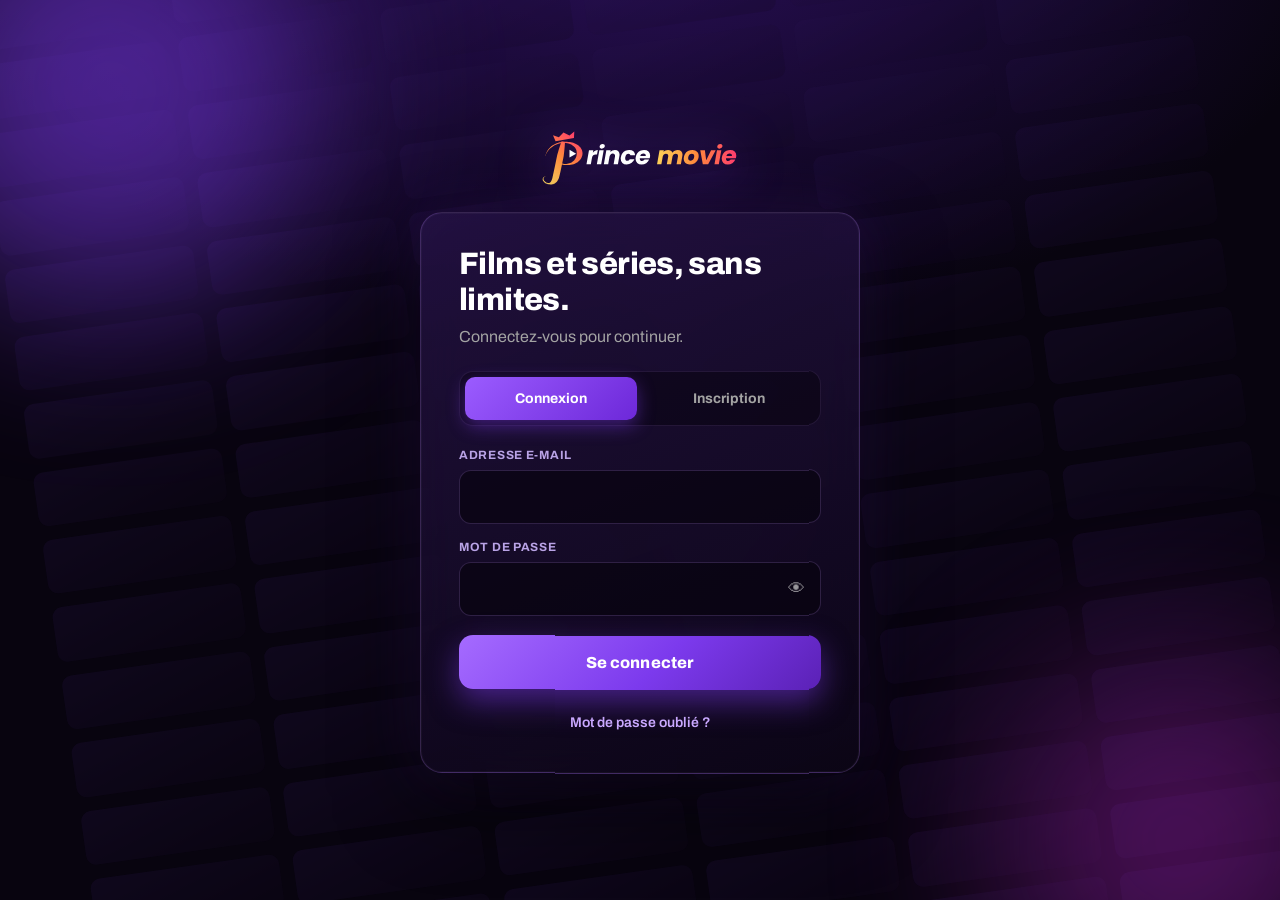
==== index.html @ 9e5427a1 "Add files via upload" ====
<!doctype html>
<html lang="fr">
<head>
  <meta charset="utf-8">
  <meta name="viewport" content="width=device-width, initial-scale=1, viewport-fit=cover">
  <meta name="theme-color" content="#08040f">
  <meta name="description" content="PRINCE MOVIE : films et séries en français, à regarder où que vous soyez.">
  <meta property="og:type" content="website">
  <meta property="og:title" content="PRINCE MOVIE">
  <meta property="og:description" content="Films et séries en français, à regarder où que vous soyez.">
  <meta property="og:image" content="logo-512.png">
  <title>PRINCE MOVIE — Films et séries en français</title>
  <link rel="icon" href="logo.svg" type="image/svg+xml">
  <link rel="apple-touch-icon" href="logo-192.png">
  <link rel="preconnect" href="https://image.tmdb.org">
  <link rel="preconnect" href="https://fonts.googleapis.com">
  <link rel="preconnect" href="https://fonts.gstatic.com" crossorigin>
  <link rel="stylesheet" href="https://fonts.googleapis.com/css2?family=Archivo:wght@400;500;600;700;800;900&family=Poppins:ital,wght@1,700&display=swap">
  <script>try{if(sessionStorage.getItem("prince:splash-seen")==="1")document.documentElement.classList.add("no-splash")}catch(e){}</script>
  <link rel="stylesheet" href="style.css">
  <link rel="stylesheet" href="login.css">
  <script src="config.js" defer></script>
  <script src="auth.js" defer></script>
  <script src="app.js" defer></script>
</head>
<body>
  <div class="splash-screen" id="splash-screen" role="status" aria-live="polite" aria-label="Chargement de PRINCE MOVIE">
    <div class="splash-content">
      <img class="splash-logo" src="logo-full.svg" alt="" width="328" height="104">
      <span class="splash-spinner" aria-hidden="true"></span>
    </div>
  </div>

  <header class="topbar" data-app-content inert aria-hidden="true">
    <a class="brand" href="index.html" aria-label="PRINCE MOVIE, accueil">
      <img class="brand-logo" src="logo-full.svg" alt="" width="151" height="48">
    </a>
    <nav class="main-nav" aria-label="Navigation principale">
      <button class="nav-link is-active" data-view="home" type="button">Accueil</button>
      <button class="nav-link" data-view="movie" type="button">Films</button>
      <button class="nav-link" data-view="tv" type="button">Séries</button>
    </nav>
    <form class="search-form" role="search">
      <label class="sr-only" for="search-input">Rechercher un film ou une série</label>
      <svg viewBox="0 0 24 24" aria-hidden="true"><circle cx="10.5" cy="10.5" r="6.5"></circle><path d="m15.5 15.5 5 5"></path></svg>
      <input id="search-input" type="search" placeholder="Titres, séries, films" autocomplete="off">
      <button class="clear-search" type="button" aria-label="Effacer la recherche" hidden>×</button>
    </form>
  </header>

  <main data-app-content inert aria-hidden="true">
    <h1 class="sr-only">PRINCE MOVIE</h1>

    <section class="billboard" id="billboard" aria-labelledby="billboard-title">
      <div class="billboard-media" id="billboard-media" aria-hidden="true"></div>
      <div class="billboard-copy">
        <p class="billboard-eyebrow"><img src="logo.svg" alt="" width="22" height="22"><span id="billboard-kind">Film</span></p>
        <h2 id="billboard-title">Films et séries en français</h2>
        <div class="billboard-meta" id="billboard-meta"></div>
        <p class="billboard-overview" id="billboard-overview">Choisissez un titre et lancez la lecture en un clic.</p>
        <p class="billboard-genres" id="billboard-genres" hidden></p>
        <div class="billboard-actions">
          <button class="button button-primary" id="billboard-play" type="button" hidden>
            <svg viewBox="0 0 24 24" aria-hidden="true"><path d="M7 4.5v15l13-7.5z"></path></svg>
            Lecture
          </button>
          <button class="button button-ghost" id="billboard-info" type="button">
            <svg viewBox="0 0 24 24" aria-hidden="true" class="icon-stroke"><circle cx="12" cy="12" r="9.5"></circle><path d="M12 11v6M12 7.6v.1"></path></svg>
            Plus d’infos
          </button>
        </div>
        <div class="hero-dots" id="billboard-dots" hidden></div>
      </div>
    </section>

    <div class="shell">
      <div class="catalogue-heading" hidden>
        <h2 id="section-title">Tendances de la semaine</h2>
        <span class="catalogue-count" id="catalogue-count"></span>
      </div>
      <div class="notice" id="status-message" role="status" aria-live="polite" hidden></div>
      <section class="catalogue" id="catalogue" aria-label="Catalogue de films et séries"></section>

      <!-- Adsterra : Native Banner -->
      <div class="ad-native" style="margin:24px 0;text-align:center">
        <script async="async" data-cfasync="false" src="https://bancadeltempoidea.org/21/987300bdca0a81c56891211da640fdb6"></script>
        <div id="container-987300bdca0a81c56891211da640fdb6"></div>
      </div>
    </div>
  </main>

  <footer class="footer" data-app-content inert aria-hidden="true">
    <p>Films et séries en français. Les vidéos sont diffusées par des services tiers.</p>
    <p class="footer-credit">Créé par Prince Tech</p>
  </footer>
  <dialog class="info" id="info-dialog" aria-labelledby="info-title">
    <div class="info-media" id="info-media"></div>
    <button class="info-close" id="info-close" type="button" aria-label="Fermer">
      <svg viewBox="0 0 24 24" aria-hidden="true"><path d="M6 6l12 12M18 6 6 18"/></svg>
    </button>
    <div class="info-body">
      <h2 id="info-title"></h2>
      <div class="billboard-meta" id="info-meta"></div>
      <p class="info-overview" id="info-overview"></p>
      <p class="billboard-genres" id="info-genres"></p>
      <button class="button button-primary" id="info-play" type="button">
        <svg viewBox="0 0 24 24" aria-hidden="true"><path d="M7 4.5v15l13-7.5z"></path></svg>
        Lecture
      </button>
    </div>
  </dialog>

  <nav class="tabbar" data-app-content inert aria-hidden="true" aria-label="Navigation">
    <button class="tab is-active" data-view="home" type="button">
      <svg viewBox="0 0 24 24" aria-hidden="true"><path d="M3.500 11 12 3.800l8.500 7.200V20a1 1 0 0 1-1 1H15v-6H9v6H4.500a1 1 0 0 1-1-1Z"/></svg>
      <span>Accueil</span>
    </button>
    <button class="tab" data-view="movie" type="button">
      <svg viewBox="0 0 24 24" aria-hidden="true"><rect x="3.500" y="4.500" width="17" height="15" rx="2"/><path d="M8 4.500v15M16 4.500v15M3.500 9.500H8M3.500 14.500H8M16 9.500h4.500M16 14.500h4.500"/></svg>
      <span>Films</span>
    </button>
    <button class="tab" data-view="tv" type="button">
      <svg viewBox="0 0 24 24" aria-hidden="true"><rect x="3" y="7" width="18" height="13" rx="2"/><path d="m8 3 4 4 4-4"/></svg>
      <span>Séries</span>
    </button>
    <button class="tab" data-action="search" type="button">
      <svg viewBox="0 0 24 24" aria-hidden="true"><circle cx="10.500" cy="10.500" r="6.500"/><path d="m15.500 15.500 5 5"/></svg>
      <span>Rechercher</span>
    </button>
  </nav>
  <!-- Adsterra : Social Bar + Popunder -->
  <script data-cfasync="false" src="https://bancadeltempoidea.org/14/06d4b4ae00f9a63f48adcee8c7def8ba"></script>
  <script data-cfasync="false" src="https://aarems.org/1/e92bbee3310efe4ca2295d17aa731419"></script>
</body>
</html>
---- style.css ----
/* PRINCE MOVIE — feuille de style
   Fond noir, mauve pour la marque et l’action. Police : Archivo. */

:root {
  --bg: #08040f;
  --raised: #140b22;
  --field: #20142f;
  --line: #31204a;
  --text: #fff;
  --soft: #e5e5e5;
  --muted: #a3a3a3;
  --faint: #737373;
  --red: #8b3dff;
  --green: #46d369;
  --font: "Archivo", "Helvetica Neue", Arial, system-ui, sans-serif;
  --gutter: clamp(16px, 4vw, 56px);
  --header-h: 68px;
  --gold: linear-gradient(180deg, #f5ebff 0%, #c79bff 50%, #7c3aed 100%);
  --card-w: clamp(150px, 14.2vw, 224px);
}

*, *::before, *::after { box-sizing: border-box; }
html { scroll-padding-top: 80px; -webkit-text-size-adjust: 100%; background: var(--bg); }
body {
  margin: 0;
  min-height: 100vh;
  color: var(--soft);
  font-family: var(--font);
  font-size: 16px;
  line-height: 1.5;
  background: var(--bg);
  overflow-x: hidden;
}
img, svg { display: block; max-width: 100%; }
button, input, select { font: inherit; color: inherit; }
button { cursor: pointer; }
a { color: inherit; text-decoration: none; }
[hidden] { display: none !important; }
.sr-only {
  position: absolute; width: 1px; height: 1px; overflow: hidden;
  clip: rect(0, 0, 0, 0); clip-path: inset(50%); white-space: nowrap;
}
:focus-visible { outline: 2px solid #fff; outline-offset: 2px; }

/* ---------- Écran de démarrage ---------- */
.splash-screen {
  position: fixed; inset: 0; z-index: 100;
  display: grid; place-items: center;
  background: var(--bg);
  transition: opacity .5s ease, visibility .5s ease;
}
.splash-screen.is-hidden { opacity: 0; visibility: hidden; pointer-events: none; }
.splash-content { display: grid; justify-items: center; gap: 16px; }
.splash-logo { width: auto; height: 104px; max-width: 86vw; animation: splash-in .7s ease both; }
.splash-spinner { position: relative; width: 112px; height: 2px; margin-top: 6px; overflow: hidden; background: #2c1d44; }
.splash-spinner::after {
  content: ""; position: absolute; inset: 0; width: 40%; background: var(--red);
  animation: splash-slide 1.1s ease-in-out infinite;
}
@keyframes splash-in { from { opacity: 0; transform: translateY(8px); } to { opacity: 1; transform: none; } }
@keyframes splash-slide { from { transform: translateX(-100%); } to { transform: translateX(280%); } }

/* ---------- Logo en texte ---------- */
.wordmark {
  font-family: "Poppins", "Archivo", system-ui, sans-serif; font-style: italic;
  font-weight: 700; letter-spacing: -.02em; line-height: 1; white-space: nowrap;
  color: #fff; font-size: 25px;
}
.w-movie {
  padding-right: .1em;
  background: linear-gradient(90deg, #ffd35a 0%, #ff8a3d 48%, #ff3d6e 100%);
  -webkit-background-clip: text; background-clip: text; color: transparent; -webkit-text-fill-color: transparent;
}

/* ---------- En-tête ---------- */
.topbar {
  position: fixed; top: 0; left: 0; right: 0; z-index: 50;
  display: flex; align-items: center; gap: 12px 32px;
  min-height: var(--header-h); padding: 10px var(--gutter);
  background: linear-gradient(180deg, rgba(0, 0, 0, .8) 0%, rgba(0, 0, 0, 0) 100%);
  transition: background-color .3s ease;
}
.topbar.is-solid { background: var(--bg); }
.brand { display: inline-flex; align-items: center; gap: 6px; flex: 0 0 auto; }
.brand-mark { width: 40px; height: 40px; }
.brand-logo { display: block; width: auto; height: 48px; }

.main-nav { display: flex; gap: 22px; }
.nav-link {
  padding: 6px 0; border: 0; background: none;
  color: var(--soft); font-size: 14.5px; font-weight: 500;
  transition: color .15s ease;
}
.nav-link:hover { color: var(--muted); }
.nav-link.is-active { color: var(--text); font-weight: 700; }

/* Recherche : une loupe qui s'ouvre au clic */
.search-form {
  position: relative; display: flex; align-items: center; margin-left: auto;
  height: 38px; padding: 0 10px; border: 1px solid transparent;
  transition: border-color .2s ease, background-color .2s ease;
}
.search-form svg { width: 22px; height: 22px; flex: 0 0 auto; fill: none; stroke: #fff; stroke-width: 2; stroke-linecap: round; cursor: pointer; }
.search-form input {
  width: 0; min-width: 0; height: 100%; padding: 0; border: 0; outline: 0; background: none;
  color: #fff; font-size: 14.5px; transition: width .25s ease, padding .25s ease;
}
.search-form:focus-within,
.search-form:has(input:not(:placeholder-shown)) {
  border-color: rgba(255, 255, 255, .85); background: rgba(0, 0, 0, .75);
}
.search-form:focus-within input,
.search-form input:not(:placeholder-shown) { width: min(230px, 52vw); padding: 0 8px 0 10px; }
.search-form input::placeholder { color: var(--faint); }
.search-form input::-webkit-search-cancel-button { display: none; }
.clear-search { border: 0; background: none; color: var(--muted); font-size: 22px; line-height: 1; padding: 0 2px; }
.clear-search:hover { color: #fff; }

/* ---------- Boutons ---------- */
.button {
  display: inline-flex; align-items: center; justify-content: center; gap: 10px;
  height: 46px; padding: 0 26px; border: 0; border-radius: 4px;
  font-size: 17px; font-weight: 700; white-space: nowrap;
  transition: background-color .15s ease, opacity .15s ease;
}
.button svg { width: 24px; height: 24px; fill: currentColor; }
.button svg.icon-stroke { fill: none; stroke: currentColor; stroke-width: 2; stroke-linecap: round; }
.button-primary { color: #000; background: #fff; }
.button-primary:hover { background: rgba(255, 255, 255, .75); }
.button-primary:disabled { opacity: .4; cursor: not-allowed; background: #fff; }
.button-ghost { color: #fff; background: rgba(109, 109, 110, .7); }
.button-ghost:hover { background: rgba(109, 109, 110, .45); }
.button-small { height: 38px; padding: 0 16px; font-size: 14px; }
.button-small svg { width: 18px; height: 18px; }

/* ---------- À la une ---------- */
.billboard {
  position: relative; isolation: isolate; display: flex; align-items: flex-end;
  min-height: clamp(520px, 86svh, 860px); overflow: hidden;
  padding: calc(var(--header-h) + 24px) var(--gutter) clamp(36px, 5vw, 72px);
  background: linear-gradient(135deg, var(--from, #20142f), var(--to, #08040f));
}
.billboard-media { position: absolute; inset: 0; z-index: -2; }
.billboard-media img {
  position: absolute; inset: 0; width: 100%; height: 100%; object-fit: cover; object-position: center 22%;
  opacity: 0; transition: opacity .9s ease;
}
.billboard-media img.is-current { opacity: 1; }
.billboard::before {
  content: ""; position: absolute; inset: 0; z-index: -1;
  background:
    linear-gradient(0deg, var(--bg) 1%, rgba(8, 4, 15, 0) 46%),
    linear-gradient(77deg, rgba(0, 0, 0, .78) 0%, rgba(0, 0, 0, 0) 68%);
}
.billboard-copy { width: min(100%, 600px); }
.billboard-eyebrow {
  display: flex; align-items: center; gap: 10px; margin: 0 0 12px;
  color: var(--soft); font-size: 13px; font-weight: 700; letter-spacing: .32em; text-transform: uppercase;
}
.billboard-eyebrow img { width: 24px; height: 24px; }
.billboard h2 {
  margin: 0; font-weight: 800; color: #fff;
  font-size: clamp(2.1rem, 5.4vw, 4.4rem); line-height: 1.04; letter-spacing: -.015em;
  display: -webkit-box; -webkit-box-orient: vertical; -webkit-line-clamp: 3; overflow: hidden;
  text-wrap: balance;
}
.billboard-meta { display: flex; flex-wrap: wrap; align-items: center; gap: 8px 12px; margin: 14px 0 0; font-size: 17px; color: #d6d6d6; }
.billboard-meta:empty { display: none; }
.meta-badge {
  padding: 0 8px; border: 1px solid rgba(255, 255, 255, .5); border-radius: 4px;
  color: #fff; font-size: 13px; font-weight: 700; line-height: 1.7;
}
.billboard-overview {
  display: -webkit-box; -webkit-box-orient: vertical; -webkit-line-clamp: 3; overflow: hidden;
  max-width: 52ch; margin: 14px 0 12px; color: #f0f0f0; font-size: clamp(15px, 1.5vw, 18px); line-height: 1.5;
  text-shadow: 0 1px 8px rgba(0, 0, 0, .6);
}
.billboard-genres { margin: 0 0 22px; color: var(--muted); font-size: 15px; }
.billboard-genres[hidden] + .billboard-actions { margin-top: 10px; }
.billboard-actions { display: flex; flex-wrap: wrap; gap: 12px; }
.hero-dots { display: flex; gap: 6px; margin-top: 34px; }
.hero-dot {
  position: relative; width: 26px; height: 4px; padding: 0; border: 0; border-radius: 2px;
  background: rgba(255, 255, 255, .32); transition: width .3s ease, background-color .3s ease;
}
.hero-dot::after { content: ""; position: absolute; inset: -12px 0; }
.hero-dot.is-active { width: 48px; background: #fff; }

/* ---------- Catalogue ---------- */
.shell { position: relative; z-index: 2; margin-top: calc(-1 * clamp(8px, 2vw, 32px)); padding-bottom: 56px; }
main.is-plain .shell { margin-top: 0; padding-top: calc(var(--header-h) + 28px); }
.catalogue { scroll-margin-top: calc(var(--header-h) + 8px); }
.catalogue-heading { display: flex; align-items: baseline; justify-content: space-between; gap: 16px; margin: 0 0 18px; padding: 0 var(--gutter); }
.catalogue-heading h2 { margin: 0; font-size: clamp(1.5rem, 3.4vw, 2.2rem); font-weight: 800; color: #fff; line-height: 1.05; }
.catalogue-count { flex: 0 0 auto; color: var(--faint); font-size: 14px; white-space: nowrap; }
.notice {
  margin: 0 var(--gutter) 18px; padding: 12px 16px; border-radius: 4px;
  color: var(--soft); background: var(--field); font-size: 14px;
}
.empty-state { grid-column: 1 / -1; padding: 56px var(--gutter); color: var(--muted); text-align: center; }

/* Rangées */
.row { margin: 0 0 clamp(8px, 1.6vw, 20px); }
.row-title { margin: 0 var(--gutter) 2px; color: #fff; font-size: clamp(1.2rem, 2vw, 1.6rem); font-weight: 700; line-height: 1.2; }
.row-viewport { position: relative; }
.row-track {
  display: flex; gap: 6px; overflow-x: auto; overscroll-behavior-x: contain;
  padding: 14px var(--gutter) 30px; scroll-padding-left: var(--gutter);
  scroll-snap-type: x proximity; scrollbar-width: none; -webkit-overflow-scrolling: touch;
}
.row-track::-webkit-scrollbar { display: none; }
.row-track > * { flex: 0 0 var(--card-w); scroll-snap-align: start; }
.row-arrow {
  position: absolute; top: 14px; bottom: 30px; z-index: 3; width: var(--gutter); min-width: 40px;
  display: none; align-items: center; justify-content: center; border: 0; padding: 0;
  color: #fff; background: rgba(8, 4, 15, .7); opacity: 0; transition: opacity .2s ease, background-color .2s ease;
}
.row-arrow svg { width: 28px; height: 28px; fill: none; stroke: currentColor; stroke-width: 2.4; stroke-linecap: round; stroke-linejoin: round; }
.row-arrow-prev { left: 0; }
.row-arrow-next { right: 0; }
.row-arrow:hover { background: rgba(8, 4, 15, .9); }
@media (hover: hover) {
  .row-arrow { display: flex; }
  .row-viewport:hover .row-arrow { opacity: 1; }
  .row-viewport.at-start .row-arrow-prev, .row-viewport.at-end .row-arrow-next { display: none; }
}

/* Top 10 : grands numéros contournés derrière l'affiche */
.row-track > .rank-card { flex: 0 0 auto; display: flex; align-items: flex-end; }
.rank-num {
  position: relative; z-index: 0; margin-right: calc(var(--card-w) * -.17); padding-bottom: 2px;
  font-size: calc(var(--card-w) * 1.2); font-weight: 900; line-height: .8; letter-spacing: -.06em;
  color: transparent; -webkit-text-stroke: 3px #5c5c5c; user-select: none;
}
.rank-card .media-card { position: relative; z-index: 1; flex: 0 0 var(--card-w); width: var(--card-w); }
.rank-card .card-meta { display: none; }

/* Grille (résultats de recherche) */
.poster-grid {
  display: grid; grid-template-columns: repeat(auto-fill, minmax(clamp(120px, 15vw, 190px), 1fr));
  gap: 26px 8px; padding: 0 var(--gutter);
}

/* Cartes */
.media-card { min-width: 0; }
.poster {
  position: relative; display: block; width: 100%; aspect-ratio: 2 / 3; padding: 0; overflow: hidden;
  border: 0; border-radius: 4px; background: var(--raised);
  transition: transform .25s ease, box-shadow .25s ease;
}
.poster img { width: 100%; height: 100%; object-fit: cover; }
.poster-fallback {
  display: grid; place-items: center; width: 100%; height: 100%; padding: 14px; text-align: center;
  background: linear-gradient(160deg, var(--from, #20142f), var(--to, #0d0716));
}
.poster-fallback span { font-weight: 800; font-size: 18px; line-height: 1.1; text-wrap: balance; }
.poster-type {
  position: absolute; top: 6px; left: 6px; padding: 1px 6px; border-radius: 2px;
  background: var(--red); color: #fff; font-size: 11px; font-weight: 700; line-height: 1.5;
}
.poster::after {
  content: ""; position: absolute; inset: 0; opacity: 0; transition: opacity .2s ease;
  background: linear-gradient(0deg, rgba(0, 0, 0, .85) 0%, rgba(0, 0, 0, 0) 55%);
}
.poster-play {
  position: absolute; left: 10px; bottom: 10px; z-index: 1; display: grid; place-items: center;
  width: 36px; height: 36px; border: 2px solid rgba(255, 255, 255, .85); border-radius: 50%;
  background: rgba(0, 0, 0, .5); opacity: 0; transition: opacity .2s ease;
}
.poster-play svg { width: 16px; height: 16px; margin-left: 2px; fill: #fff; }
.poster:focus-visible::after, .poster:focus-visible .poster-play { opacity: 1; }
@media (hover: hover) {
  .poster:hover { transform: scale(1.07); box-shadow: 0 10px 28px rgba(0, 0, 0, .65); z-index: 4; }
  .poster:hover::after, .poster:hover .poster-play { opacity: 1; }
}
.card-meta { margin-top: 8px; padding-right: 4px; }
.card-title {
  display: -webkit-box; -webkit-box-orient: vertical; -webkit-line-clamp: 1; overflow: hidden;
  color: var(--soft); font-size: 13.5px; font-weight: 600; line-height: 1.3;
}
.card-year { display: block; color: var(--faint); font-size: 12.5px; }

.skeleton { aspect-ratio: 2 / 3; border-radius: 4px; background: linear-gradient(90deg, #120a1e 25%, #262626 50%, #120a1e 75%); background-size: 220% 100%; animation: shimmer 1.4s linear infinite; }
.row-title-skeleton { width: 220px; height: 22px; margin: 0 var(--gutter); border-radius: 3px; background: #140b22; }
@keyframes shimmer { from { background-position: 120% 0; } to { background-position: -120% 0; } }

/* ---------- Fenêtre « Plus d'infos » ---------- */
.info {
  width: min(720px, calc(100vw - 24px)); max-height: calc(100dvh - 24px); padding: 0; border: 0; border-radius: 10px;
  overflow: auto; color: var(--soft); background: #0f0818; box-shadow: 0 24px 70px rgba(0, 0, 0, .75);
}
.info::backdrop { background: rgba(0, 0, 0, .75); }
.info-media { position: relative; aspect-ratio: 16 / 9; background: linear-gradient(135deg, var(--from, #20142f), var(--to, #08040f)); }
.info-media img { width: 100%; height: 100%; object-fit: cover; }
.info-media::after { content: ""; position: absolute; inset: 0; background: linear-gradient(0deg, #0f0818 2%, rgba(24, 24, 24, 0) 58%); }
.info-close {
  position: absolute; top: 12px; right: 12px; z-index: 2; display: grid; place-items: center;
  width: 38px; height: 38px; padding: 0; border: 0; border-radius: 50%; color: #fff; background: rgba(8, 4, 15, .85);
}
.info-close svg { width: 18px; height: 18px; fill: none; stroke: currentColor; stroke-width: 2.4; stroke-linecap: round; }
.info-body { position: relative; z-index: 1; margin-top: -44px; padding: 0 clamp(18px, 4vw, 32px) 28px; }
.info h2 { margin: 0; color: #fff; font-size: clamp(1.7rem, 4vw, 2.4rem); font-weight: 800; line-height: 1.05; letter-spacing: -.01em; }
.info-overview { margin: 14px 0 10px; font-size: 16px; line-height: 1.6; }
.info .billboard-genres { margin-bottom: 20px; }

/* ---------- Barre du bas (mobile) ---------- */
.tabbar { display: none; }

/* ---------- Pied de page ---------- */
.footer {
  padding: 28px var(--gutter) calc(32px + env(safe-area-inset-bottom));
  color: var(--faint); font-size: 13px;
}
.footer p { margin: 0 0 8px; max-width: 62ch; }
.footer .footer-credit { margin: 0; color: var(--muted); }

/* ---------- Page de lecture ---------- */
.player-topbar { position: sticky; background: var(--bg); }
.player-topbar .back-button { margin-left: auto; }
.back-button {
  display: inline-flex; align-items: center; gap: 4px; padding: 8px 4px;
  color: var(--soft); font-size: 15px; font-weight: 600; transition: color .15s ease;
}
.back-button:hover { color: #fff; }
.back-button svg { width: 22px; height: 22px; fill: none; stroke: currentColor; stroke-width: 2.2; stroke-linecap: round; stroke-linejoin: round; }

.watch-page { width: min(100%, 1280px); margin: 0 auto; padding: 8px var(--gutter) 56px; }
.cinema-frame {
  position: relative; width: 100%; aspect-ratio: 16 / 9; min-height: 220px; max-height: 78vh;
  overflow: hidden; background: #000;
}
.cinema-frame iframe { position: absolute; inset: 0; width: 100%; height: 100%; border: 0; background: #000; }
.cinema-empty {
  position: absolute; inset: 0; display: grid; place-content: center; justify-items: center; gap: 6px; padding: 24px; text-align: center;
}
.cinema-logo { width: 48px; height: 48px; margin-bottom: 8px; border-radius: 11px; }
.cinema-title { margin: 0; color: #fff; font-size: 18px; font-weight: 700; }
.cinema-description { max-width: 46ch; margin: 0; color: var(--muted); font-size: 14.5px; }
.cinema-empty.is-error .cinema-title { color: #ff7a7a; }
.loader-bars { display: flex; align-items: flex-end; gap: 4px; height: 22px; margin-top: 14px; }
.loader-bars i { width: 4px; height: 100%; background: var(--red); transform-origin: bottom; animation: bars 1s ease-in-out infinite; }
.loader-bars i:nth-child(2) { animation-delay: .12s; }
.loader-bars i:nth-child(3) { animation-delay: .24s; }
.loader-bars i:nth-child(4) { animation-delay: .36s; }
.loader-bars i:nth-child(5) { animation-delay: .48s; }
@keyframes bars { 0%, 100% { transform: scaleY(.25); } 50% { transform: scaleY(1); } }

.watch-heading { display: flex; flex-wrap: wrap; align-items: flex-start; justify-content: space-between; gap: 14px 24px; margin: 22px 0 0; }
.watch-heading h1 { margin: 0; color: #fff; font-weight: 800; font-size: clamp(1.8rem, 4.6vw, 2.9rem); line-height: 1.05; letter-spacing: -.015em; text-wrap: balance; }
.watch-subtitle { margin: 8px 0 0; color: var(--muted); font-size: 15px; }
.watch-side { display: flex; flex-wrap: wrap; align-items: center; gap: 10px 16px; }
.source-status { display: inline-flex; align-items: center; gap: 8px; color: var(--muted); font-size: 13.5px; }
.status-indicator { width: 8px; height: 8px; flex: 0 0 auto; border-radius: 50%; background: var(--green); }
.source-status.is-error { color: #ff9a9a; }
.source-status.is-error .status-indicator { background: var(--red); }

.watch-toolbar { margin-top: 26px; padding-top: 22px; border-top: 1px solid var(--line); }
.control-grid { display: grid; grid-template-columns: repeat(auto-fit, minmax(170px, 1fr)); gap: 16px; }
.episode-controls { display: contents; }
.field label { display: block; margin-bottom: 6px; color: var(--muted); font-size: 13px; font-weight: 600; }
.field select {
  width: 100%; height: 44px; padding: 0 38px 0 12px; border: 1px solid #454545; border-radius: 3px;
  background: var(--field) url("data:image/svg+xml,%3Csvg xmlns='http://www.w3.org/2000/svg' viewBox='0 0 24 24' fill='none' stroke='%23a3a3a3' stroke-width='2.2' stroke-linecap='round' stroke-linejoin='round'%3E%3Cpath d='m6 9 6 6 6-6'/%3E%3C/svg%3E") no-repeat right 10px center / 18px;
  -webkit-appearance: none; appearance: none; font-size: 15px; text-overflow: ellipsis;
  transition: border-color .15s ease;
}
.field select:hover:not(:disabled) { border-color: #8a8a8a; }
.field select:disabled { color: var(--faint); opacity: .7; }
.episode-controls .button { align-self: end; }
.player-tip { margin: 16px 0 0; color: var(--faint); font-size: 13.5px; max-width: 80ch; }

/* ---------- Mobile ---------- */
@media (max-width: 820px) {
  :root { --header-h: 64px; --card-w: clamp(112px, 34vw, 160px); }
  body:has(> .tabbar) { padding-bottom: calc(64px + env(safe-area-inset-bottom)); }
  .topbar:not(.player-topbar) .main-nav { display: none; }
  .wordmark { font-size: 22px; }
  .brand-logo { height: 42px; }
  .billboard { min-height: clamp(500px, 78svh, 680px); padding-bottom: 28px; }
  .billboard::before { background: linear-gradient(0deg, var(--bg) 1%, rgba(8, 4, 15, .7) 40%, rgba(0, 0, 0, .35) 100%); }
  .billboard-media img { object-position: 58% 18%; }
  .billboard-overview { -webkit-line-clamp: 2; }
  .billboard-actions .button { flex: 0 0 auto; padding: 0 22px; font-size: 16px; }
  .hero-dots { margin-top: 26px; }
  .player-topbar { --header-h: 60px; }
  .poster-grid { grid-template-columns: repeat(3, minmax(0, 1fr)); }
  .tabbar {
    position: fixed; left: 0; right: 0; bottom: 0; z-index: 60; display: grid; grid-template-columns: repeat(4, 1fr);
    padding: 6px 4px calc(6px + env(safe-area-inset-bottom));
    background: rgba(8, 4, 15, .97); border-top: 1px solid #2c1d44;
  }
  .tab {
    display: grid; justify-items: center; gap: 3px; padding: 6px 0; border: 0; background: none;
    color: #8c8c8c; font-size: 11.5px; font-weight: 600;
  }
  .tab svg { width: 24px; height: 24px; fill: none; stroke: currentColor; stroke-width: 1.8; stroke-linecap: round; stroke-linejoin: round; }
  .tab.is-active { color: #fff; }
  .tab.is-active svg { stroke-width: 2.2; }
}
@media (max-width: 520px) {
  .poster-grid { grid-template-columns: repeat(2, minmax(0, 1fr)); gap: 22px 8px; }
  .control-grid { grid-template-columns: 1fr 1fr; gap: 14px; }
  .control-grid > .field:first-child { grid-column: 1 / -1; }
  .episode-controls .button { grid-column: 1 / -1; }
  .watch-page { padding-inline: 0; }
  .watch-heading, .watch-toolbar { margin-inline: var(--gutter); }
}

@media (prefers-reduced-motion: reduce) {
  *, *::before, *::after { animation-duration: .01ms !important; animation-iteration-count: 1 !important; transition-duration: .01ms !important; }
}

.no-splash .splash-screen { display: none; }

/* Plein écran du lecteur */
.fs-exit {
  position: absolute; top: 12px; left: 12px; z-index: 5; display: inline-flex; align-items: center; gap: 6px;
  padding: 8px 14px 8px 10px; border: 0; border-radius: 4px;
  background: rgba(0, 0, 0, .7); color: #fff; font-size: 13px; font-weight: 600;
}
.fs-exit[hidden] { display: none; }
.fs-exit svg { width: 16px; height: 16px; fill: none; stroke: currentColor; stroke-width: 2.4; stroke-linecap: round; }
.cinema-frame:fullscreen, .cinema-frame:-webkit-full-screen {
  width: 100vw; height: 100vh; max-height: none; aspect-ratio: auto;
}
.cinema-frame.is-pseudo-fullscreen {
  position: fixed; inset: 0; z-index: 1000; width: 100vw; height: 100vh; height: 100dvh;
  max-height: none; min-height: 0; aspect-ratio: auto;
}
body.has-fullscreen { overflow: hidden; }
---- login.css ----
/* Page de connexion PRINCE MOVIE — mauve et noir */
.login-body { min-height: 100vh; display: grid; place-items: center; padding: 24px 16px; position: relative; overflow-x: hidden;
  background: radial-gradient(1200px 700px at 50% -10%, #2a0f5a 0%, #08040f 60%); }
.orb { position: fixed; border-radius: 50%; filter: blur(90px); opacity: .55; pointer-events: none; animation: float 14s ease-in-out infinite; }
.orb-a { width: 420px; height: 420px; background: #7c3aed; top: -120px; left: -100px; }
.orb-b { width: 360px; height: 360px; background: #c026d3; bottom: -120px; right: -80px; animation-delay: -7s; opacity: .35; }
@keyframes float { 50% { transform: translate(40px, 30px) scale(1.12); } }

/* Mur d'affiches qui défilent derrière la carte */
.wall { position: fixed; inset: -10%; display: flex; gap: 14px; justify-content: center; transform: rotate(-8deg); opacity: .22; pointer-events: none; }
.wall .col { display: flex; flex-direction: column; gap: 14px; width: clamp(110px, 16vw, 190px); animation: scrollUp 60s linear infinite; }
.wall .col:nth-child(even) { animation-direction: reverse; animation-duration: 75s; }
.wall img, .wall i { width: 100%; aspect-ratio: 2/3; border-radius: 10px; object-fit: cover; background: linear-gradient(160deg, #2a1650, #12081f); }
@keyframes scrollUp { to { transform: translateY(-50%); } }

.stage { position: relative; z-index: 2; width: 100%; display: flex; flex-direction: column; align-items: center; gap: 22px; }
.stage-logo { filter: drop-shadow(0 6px 24px rgba(139, 61, 255, .55)); }
.card { width: min(440px, 100%); padding: 34px clamp(22px, 5vw, 38px); border-radius: 22px; color: var(--soft);
  background: linear-gradient(160deg, rgba(40, 20, 75, .72), rgba(12, 6, 22, .86));
  border: 1px solid rgba(190, 140, 255, .22); backdrop-filter: blur(22px); -webkit-backdrop-filter: blur(22px);
  box-shadow: 0 30px 80px rgba(0, 0, 0, .6), 0 0 0 1px rgba(255, 255, 255, .03) inset, 0 0 60px rgba(124, 58, 237, .18);
  animation: rise .55s cubic-bezier(.2, .8, .2, 1) both; }
.card-wide { width: min(720px, 100%); text-align: center; }
@keyframes rise { from { opacity: 0; transform: translateY(18px) scale(.98); } }
.card h1 { margin: 0 0 6px; font-size: clamp(24px, 4.4vw, 31px); line-height: 1.15; font-weight: 800; color: #fff; letter-spacing: -.02em; }
.lead { margin: 0 0 22px; color: var(--muted); }

.tabs { display: flex; gap: 6px; padding: 5px; margin: 0 0 20px; border-radius: 14px; background: rgba(0, 0, 0, .35); border: 1px solid rgba(190, 140, 255, .12); }
.tab-btn { flex: 1; padding: 11px 8px; border: 0; border-radius: 10px; background: transparent; color: var(--muted); font-weight: 700; font-size: 14px; transition: .2s; }
.tab-btn.is-active { color: #fff; background: linear-gradient(135deg, #9b5cff, #6d28d9); box-shadow: 0 6px 18px rgba(124, 58, 237, .45); }

.f { display: block; margin-bottom: 14px; text-align: left; }
.f > span:first-child { display: block; margin-bottom: 6px; font-size: 12px; font-weight: 700; letter-spacing: .06em; text-transform: uppercase; color: #b9a3e6; }
.f input { width: 100%; padding: 14px 16px; border-radius: 12px; border: 1px solid rgba(190, 140, 255, .2); background: rgba(8, 4, 15, .65); color: #fff; font-size: 16px; outline: none; transition: .2s; }
.f input:focus { border-color: #a56bff; box-shadow: 0 0 0 4px rgba(155, 92, 255, .22); }
.pw { position: relative; display: block; }
.pw input { padding-right: 48px; }
.eye { position: absolute; right: 6px; top: 50%; transform: translateY(-50%); width: 38px; height: 38px; border: 0; background: none; opacity: .65; font-size: 17px; }
.eye:hover { opacity: 1; }
.msg { margin: 0 0 14px; padding: 10px 14px; border-radius: 10px; font-size: 14px; color: #ffd0e0; background: rgba(255, 61, 110, .14); border: 1px solid rgba(255, 61, 110, .3); }
.msg.ok { color: #cdfbe0; background: rgba(70, 211, 105, .12); border-color: rgba(70, 211, 105, .32); }
.cta { width: 100%; margin-top: 6px; padding: 15px 18px; border: 0; border-radius: 14px; color: #fff; font-size: 16px; font-weight: 800; letter-spacing: .01em;
  background: linear-gradient(135deg, #a56bff 0%, #7c3aed 55%, #5b21b6 100%); box-shadow: 0 12px 30px rgba(124, 58, 237, .5); transition: transform .15s, box-shadow .2s, opacity .2s; }
.cta:hover:not(:disabled) { transform: translateY(-2px); box-shadow: 0 16px 38px rgba(139, 61, 255, .62); }
.cta:disabled { opacity: .4; cursor: not-allowed; }
.link { display: block; margin: 16px auto 0; padding: 6px; border: 0; background: none; color: #c9a8ff; font-weight: 600; font-size: 14px; }
.link:hover { color: #fff; text-decoration: underline; }

.lang-grid { display: grid; grid-template-columns: repeat(auto-fit, minmax(150px, 1fr)); gap: 12px; margin-bottom: 22px; }
.lang-card { display: flex; flex-direction: column; align-items: center; gap: 8px; padding: 22px 12px; border-radius: 16px; border: 1.5px solid rgba(190, 140, 255, .18);
  background: rgba(8, 4, 15, .5); color: #fff; font-weight: 700; transition: .2s; }
.lang-card .flag { font-size: 38px; line-height: 1; }
.lang-card:hover { transform: translateY(-3px); border-color: #a56bff; }
.lang-card.is-picked { border-color: #b98aff; background: rgba(124, 58, 237, .28); box-shadow: 0 0 0 4px rgba(155, 92, 255, .2), 0 10px 30px rgba(124, 58, 237, .35); }

.profile-grid { display: grid; grid-template-columns: repeat(auto-fit, minmax(118px, 1fr)); gap: 16px 12px; margin-bottom: 24px; }
.profile-card { display: flex; flex-direction: column; align-items: center; gap: 10px; padding: 12px 6px; border: 0; background: none; color: var(--muted); font-size: 13px; font-weight: 700; transition: .2s; }
.profile-card .av { width: clamp(78px, 14vw, 96px); height: clamp(78px, 14vw, 96px); font-size: 26px; border: 3px solid transparent; transition: .2s; }
.profile-card:hover { color: #fff; }
.profile-card:hover .av { transform: scale(1.06); }
.profile-card.is-picked { color: #fff; }
.profile-card.is-picked .av { border-color: #b98aff; box-shadow: 0 0 0 5px rgba(155, 92, 255, .28), 0 12px 30px rgba(124, 58, 237, .5); }

/* Avatar rond (menu, profils) */
.av { display: inline-grid; place-items: center; flex: none; width: 36px; height: 36px; border-radius: 50%; overflow: hidden; color: #fff; font-weight: 800; font-size: 13px;
  background: linear-gradient(145deg, var(--c, #8b3dff), #1a0b33); }
.av img { width: 100%; height: 100%; object-fit: cover; }
.av-lg { width: 46px; height: 46px; font-size: 16px; }

/* Menu utilisateur de la barre du haut */
html:not(.authed) body:not(.login-body) { visibility: hidden; }
.user-menu { position: relative; margin-left: auto; z-index: 60; }
.user-btn { padding: 0; border: 2px solid rgba(190, 140, 255, .45); border-radius: 50%; background: none; transition: .2s; }
.user-btn:hover { border-color: #c79bff; box-shadow: 0 0 0 4px rgba(155, 92, 255, .22); }
.user-pop { position: absolute; right: 0; top: calc(100% + 10px); width: 264px; padding: 10px; border-radius: 16px; background: rgba(16, 8, 30, .96); border: 1px solid rgba(190, 140, 255, .25);
  box-shadow: 0 24px 60px rgba(0, 0, 0, .65); backdrop-filter: blur(16px); }
.user-id { display: flex; align-items: center; gap: 12px; padding: 8px 8px 12px; border-bottom: 1px solid var(--line); margin-bottom: 8px; }
.user-id div { min-width: 0; display: flex; flex-direction: column; }
.user-id strong { color: #fff; overflow: hidden; text-overflow: ellipsis; white-space: nowrap; }
.user-id small { color: var(--muted); overflow: hidden; text-overflow: ellipsis; white-space: nowrap; }
.admin-box { margin: 4px 0 8px; padding: 12px 14px; border-radius: 12px; background: linear-gradient(135deg, rgba(155, 92, 255, .3), rgba(91, 33, 182, .25)); border: 1px solid rgba(190, 140, 255, .35); }
.admin-tag { display: block; font-size: 12px; font-weight: 800; letter-spacing: .05em; text-transform: uppercase; color: #e9d5ff; }
.admin-box b { display: block; font-size: 34px; line-height: 1.15; color: #fff; }
.admin-box small { color: #cdb6f5; }
.user-pop a, .user-pop button[data-out] { display: block; width: 100%; padding: 11px 12px; border: 0; border-radius: 10px; background: none; color: var(--soft); text-align: left; font-size: 14px; font-weight: 600; }
.user-pop a:hover, .user-pop button[data-out]:hover { background: rgba(155, 92, 255, .2); color: #fff; }

/* Suite : bouton + invitation « épisode suivant » */
.next-btn { display: inline-flex; align-items: center; gap: 8px; }
.next-up { position: absolute; right: 16px; bottom: 16px; z-index: 5; display: flex; align-items: center; gap: 14px; max-width: calc(100% - 32px); padding: 14px 16px; border-radius: 16px;
  background: rgba(16, 8, 30, .93); border: 1px solid rgba(190, 140, 255, .4); box-shadow: 0 20px 50px rgba(0, 0, 0, .6), 0 0 40px rgba(124, 58, 237, .3); backdrop-filter: blur(12px); animation: rise .4s both; }
.next-up p { margin: 0; font-size: 14px; color: #fff; font-weight: 600; }
.next-up small { display: block; color: var(--muted); font-weight: 500; }
.next-up .button { white-space: nowrap; }
.next-up .later { border: 0; background: none; color: var(--muted); font-weight: 600; }
.next-up .later:hover { color: #fff; }

@media (max-width: 560px) { .next-up { flex-wrap: wrap; right: 8px; left: 8px; bottom: 8px; max-width: none; } }
@media (prefers-reduced-motion: reduce) { .orb, .wall .col, .card { animation: none; } }
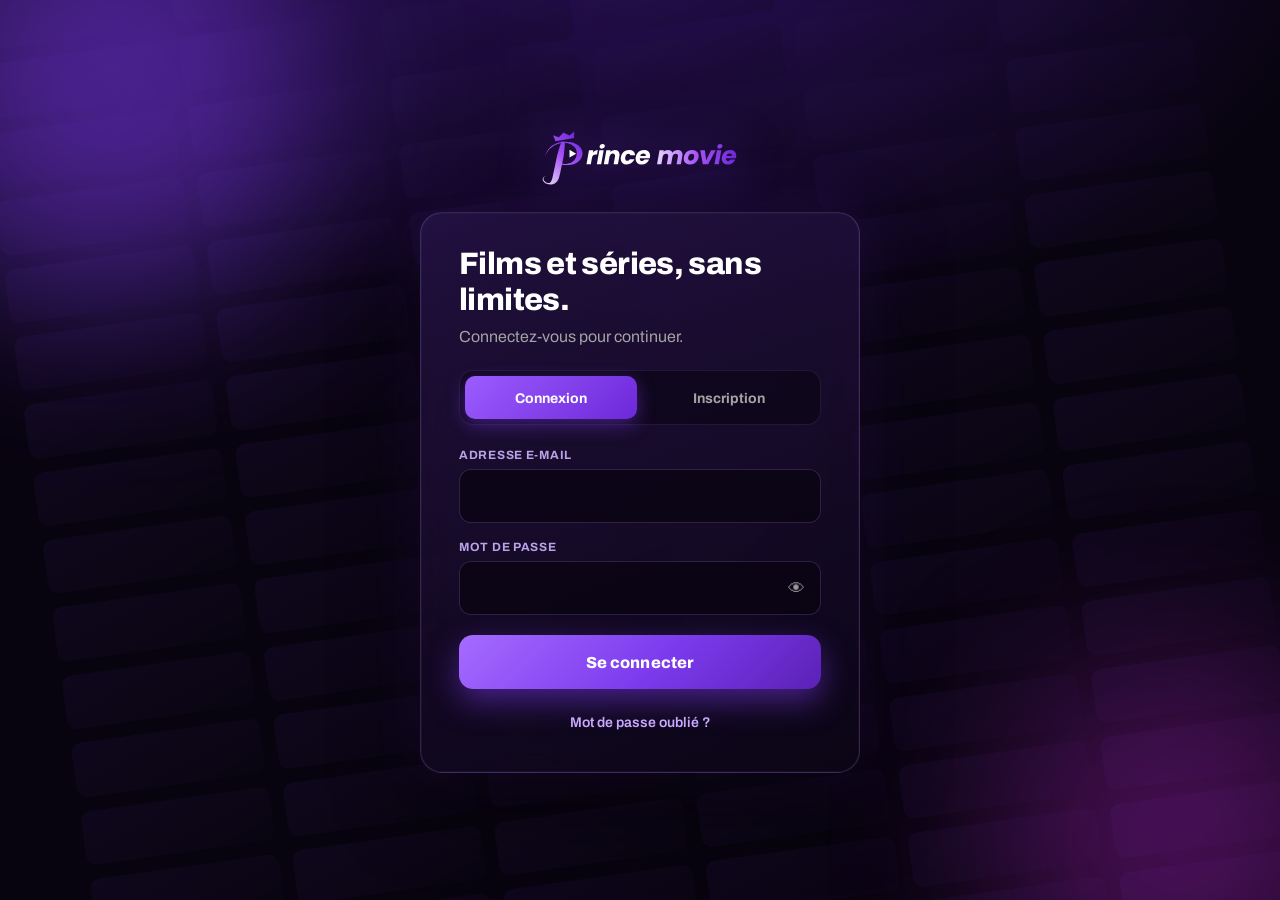
==== commit 212052d3: "Rename index (1).html to index.html" ====
--- a/index.html
+++ b/index.html
@@ -19,6 +19,7 @@
   <script>try{if(sessionStorage.getItem("prince:splash-seen")==="1")document.documentElement.classList.add("no-splash")}catch(e){}</script>
   <link rel="stylesheet" href="style.css">
   <link rel="stylesheet" href="login.css">
+  <link rel="stylesheet" href="pages.css">
   <script src="config.js" defer></script>
   <script src="auth.js" defer></script>
   <script src="app.js" defer></script>
@@ -39,6 +40,7 @@
       <button class="nav-link is-active" data-view="home" type="button">Accueil</button>
       <button class="nav-link" data-view="movie" type="button">Films</button>
       <button class="nav-link" data-view="tv" type="button">Séries</button>
+      <button class="nav-link" data-view="list" type="button">Ma liste</button>
     </nav>
     <form class="search-form" role="search">
       <label class="sr-only" for="search-input">Rechercher un film ou une série</label>
@@ -123,6 +125,10 @@
       <svg viewBox="0 0 24 24" aria-hidden="true"><rect x="3" y="7" width="18" height="13" rx="2"/><path d="m8 3 4 4 4-4"/></svg>
       <span>Séries</span>
     </button>
+    <button class="tab" data-view="list" type="button">
+      <svg viewBox="0 0 24 24" aria-hidden="true"><path d="M12 20.500s-7.500-4.600-9.200-9.400C1.700 7.700 3.600 4.500 6.800 4.500c2 0 3.500 1.100 5.200 3.100 1.700-2 3.200-3.100 5.200-3.100 3.200 0 5.100 3.200 4 6.600-1.700 4.800-9.200 9.400-9.200 9.400Z"/></svg>
+      <span>Ma liste</span>
+    </button>
     <button class="tab" data-action="search" type="button">
       <svg viewBox="0 0 24 24" aria-hidden="true"><circle cx="10.500" cy="10.500" r="6.500"/><path d="m15.500 15.500 5 5"/></svg>
       <span>Rechercher</span>
--- a/pages.css
+++ b/pages.css
@@ -0,0 +1,84 @@
+/* PRINCE MOVIE — paramètres, favoris, reprise de lecture, badge administrateur */
+.admin-chip { display: inline-flex; align-items: center; gap: 6px; margin-right: 10px; padding: 6px 12px; border-radius: 999px; font-size: 12px; font-weight: 800; letter-spacing: .04em; text-transform: uppercase;
+  color: #2b1450; background: linear-gradient(135deg, #f5ebff, #c79bff); text-decoration: none; box-shadow: 0 4px 16px rgba(155, 92, 255, .45); }
+.admin-chip:hover { filter: brightness(1.08); }
+@media (max-width: 560px) { .admin-chip span { display: none; } }
+.user-menu { display: flex; align-items: center; }
+.user-menu .user-pop { right: 0; }
+.admin-box { display: block; text-decoration: none; }
+.av-xl { width: 72px; height: 72px; font-size: 24px; }
+.av-xl .av-emoji { font-size: 38px; }
+.button-danger { background: #b4234a; color: #fff; border: 0; }
+.button-danger:hover { background: #d12b5a; }
+
+/* Page Paramètres */
+.settings { max-width: 1040px; margin: 0 auto; padding: calc(var(--header-h) + 28px) var(--gutter) 60px; }
+.settings h1 { margin: 0 0 24px; color: #fff; font-size: clamp(28px, 4vw, 40px); font-weight: 900; letter-spacing: -.02em; }
+.settings-layout { display: grid; grid-template-columns: 220px 1fr; gap: 28px; align-items: start; }
+.settings-nav { position: sticky; top: calc(var(--header-h) + 16px); display: grid; gap: 4px; }
+.settings-nav a { padding: 10px 14px; border-radius: 10px; color: var(--muted); font-weight: 600; font-size: 14px; text-decoration: none; border-left: 3px solid transparent; }
+.settings-nav a:hover { color: #fff; background: rgba(155, 92, 255, .1); }
+.settings-nav a.is-active { color: #fff; background: rgba(155, 92, 255, .18); border-left-color: #a56bff; }
+.settings-body { display: grid; gap: 18px; min-width: 0; }
+.s-card { scroll-margin-top: 90px; padding: 24px clamp(18px, 3vw, 28px); border-radius: 18px; background: linear-gradient(160deg, #170c2a, #0e0719); border: 1px solid var(--line); }
+.s-card h2 { margin: 0 0 4px; color: #fff; font-size: 20px; font-weight: 800; }
+.s-card h3 { margin: 0 0 12px; color: #fff; font-size: 15px; }
+.s-card hr { margin: 22px 0; border: 0; border-top: 1px solid var(--line); }
+.s-desc { margin: 0 0 18px; color: var(--muted); font-size: 14px; }
+.s-form { display: grid; gap: 4px; max-width: 420px; }
+.s-form .f input { width: 100%; padding: 12px 14px; border-radius: 10px; border: 1px solid rgba(190, 140, 255, .2); background: rgba(8, 4, 15, .65); color: #fff; font-size: 15px; }
+.s-form .f input:disabled { opacity: .6; }
+.s-form .button { justify-self: start; margin-top: 6px; }
+.s-row, .s-line { display: flex; align-items: center; gap: 14px; padding: 14px 0; border-top: 1px solid var(--line); }
+.s-row:first-of-type { border-top: 0; }
+.s-grow { flex: 1; min-width: 0; display: grid; }
+.s-row strong, .s-line strong { color: #fff; font-size: 15px; }
+.s-row small, .s-line small { display: block; color: var(--muted); font-size: 13px; }
+.s-line > span { flex: 1; min-width: 0; }
+.s-line select { padding: 9px 12px; border-radius: 10px; border: 1px solid var(--line); background: #0b0614; color: #fff; font-size: 14px; max-width: 48%; }
+.s-switch input { appearance: none; -webkit-appearance: none; position: relative; width: 46px; height: 26px; border-radius: 999px; background: #3a2a55; border: 0; cursor: pointer; flex: none; transition: background .2s; }
+.s-switch input::after { content: ""; position: absolute; top: 3px; left: 3px; width: 20px; height: 20px; border-radius: 50%; background: #fff; transition: transform .2s; }
+.s-switch input:checked { background: #8b3dff; }
+.s-switch input:checked::after { transform: translateX(20px); }
+.s-danger { border-color: rgba(180, 35, 74, .45); }
+.s-admin { border-color: rgba(190, 140, 255, .5); background: linear-gradient(160deg, #26124a, #0e0719); }
+.stat-row { display: grid; grid-template-columns: repeat(auto-fit, minmax(160px, 1fr)); gap: 12px; margin-bottom: 14px; }
+.stat { padding: 16px; border-radius: 14px; background: rgba(0, 0, 0, .3); border: 1px solid rgba(190, 140, 255, .25); }
+.stat b { display: block; font-size: 38px; line-height: 1.1; color: #fff; }
+.stat span { color: #cdb6f5; font-size: 13px; }
+.notice-line { margin: 0 0 14px; font-size: 13px; color: #cdb6f5; }
+.table-wrap { overflow-x: auto; max-height: 320px; overflow-y: auto; border-radius: 12px; border: 1px solid var(--line); }
+.adm-table { width: 100%; border-collapse: collapse; font-size: 14px; }
+.adm-table th, .adm-table td { padding: 10px 14px; text-align: left; border-bottom: 1px solid var(--line); white-space: nowrap; }
+.adm-table th { position: sticky; top: 0; background: #1a0e30; color: #b9a3e6; font-size: 12px; text-transform: uppercase; letter-spacing: .06em; }
+.msg { margin: 8px 0; }
+.s-card code { padding: 1px 6px; border-radius: 6px; background: rgba(0, 0, 0, .4); color: #e9d5ff; }
+@media (max-width: 820px) {
+  .settings-layout { grid-template-columns: 1fr; }
+  .settings-nav { position: static; display: flex; overflow-x: auto; gap: 6px; padding-bottom: 4px; }
+  .settings-nav a { white-space: nowrap; border-left: 0; border-bottom: 2px solid transparent; }
+  .settings-nav a.is-active { border-bottom-color: #a56bff; }
+  .s-line { flex-wrap: wrap; } .s-line select { max-width: 100%; width: 100%; }
+}
+
+/* Favoris : cœur sur les affiches */
+.media-card { position: relative; }
+.fav-btn { position: absolute; top: 6px; right: 6px; z-index: 4; width: 34px; height: 34px; display: grid; place-items: center; border: 0; border-radius: 50%;
+  background: rgba(8, 4, 15, .72); color: #fff; opacity: 0; transition: opacity .15s, transform .15s, background .15s; backdrop-filter: blur(6px); }
+.media-card:hover .fav-btn, .fav-btn:focus-visible, .fav-btn.is-on { opacity: 1; }
+@media (hover: none) { .fav-btn { opacity: 1; } }
+.fav-btn svg { width: 18px; height: 18px; fill: none; stroke: currentColor; stroke-width: 2; stroke-linejoin: round; }
+.fav-btn.is-on { background: #8b3dff; }
+.fav-btn.is-on svg { fill: currentColor; }
+.fav-btn:hover { transform: scale(1.12); }
+.row-resume .resume-bar { position: absolute; left: 0; right: 0; bottom: 0; height: 4px; background: rgba(255, 255, 255, .2); border-radius: 0 0 4px 4px; overflow: hidden; }
+.row-resume .resume-bar i { display: block; height: 100%; width: 100%; background: #9b5cff; }
+.resume-tag { position: absolute; left: 6px; bottom: 10px; z-index: 3; padding: 2px 8px; border-radius: 6px; font-size: 11px; font-weight: 800; color: #fff; background: rgba(8, 4, 15, .8); }
+.resume-x { position: absolute; top: 6px; left: 6px; z-index: 4; width: 28px; height: 28px; border: 0; border-radius: 50%; background: rgba(8, 4, 15, .75); color: #fff; font-size: 16px; line-height: 1; opacity: 0; }
+.media-card:hover .resume-x { opacity: 1; }
+@media (hover: none) { .resume-x { opacity: .9; } }
+
+/* Bouton favori du lecteur */
+.fav-toggle.is-on { background: rgba(155, 92, 255, .3); border-color: #a56bff; color: #fff; }
+@media (max-width: 820px) { .tabbar { grid-template-columns: repeat(5, 1fr) !important; } }
+#adm-mode { font-size: 24px; padding-top: 8px; }
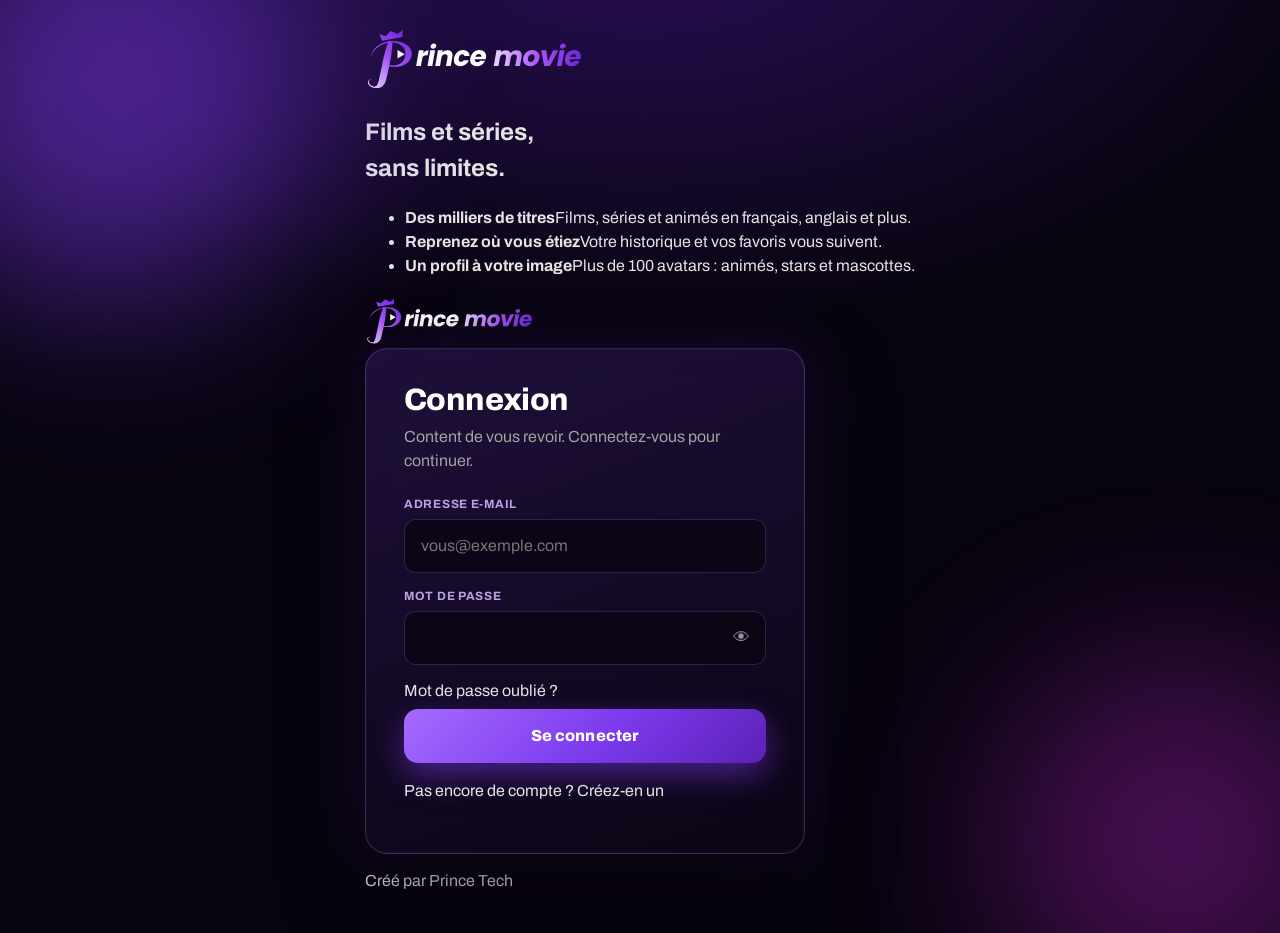
==== commit 72077bb1: "Add files via upload" ====
--- a/index.html
+++ b/index.html
@@ -17,12 +17,12 @@
   <link rel="preconnect" href="https://fonts.gstatic.com" crossorigin>
   <link rel="stylesheet" href="https://fonts.googleapis.com/css2?family=Archivo:wght@400;500;600;700;800;900&family=Poppins:ital,wght@1,700&display=swap">
   <script>try{if(sessionStorage.getItem("prince:splash-seen")==="1")document.documentElement.classList.add("no-splash")}catch(e){}</script>
-  <link rel="stylesheet" href="style.css">
-  <link rel="stylesheet" href="login.css">
-  <link rel="stylesheet" href="pages.css">
-  <script src="config.js" defer></script>
-  <script src="auth.js" defer></script>
-  <script src="app.js" defer></script>
+  <link rel="stylesheet" href="style.css?v=3">
+  <link rel="stylesheet" href="login.css?v=3">
+  <link rel="stylesheet" href="pages.css?v=3">
+  <script src="config.js?v=3" defer></script>
+  <script src="auth.js?v=3" defer></script>
+  <script src="app.js?v=3" defer></script>
 </head>
 <body>
   <div class="splash-screen" id="splash-screen" role="status" aria-live="polite" aria-label="Chargement de PRINCE MOVIE">
--- a/pages.css
+++ b/pages.css
@@ -82,3 +82,21 @@
 .fav-toggle.is-on { background: rgba(155, 92, 255, .3); border-color: #a56bff; color: #fff; }
 @media (max-width: 820px) { .tabbar { grid-template-columns: repeat(5, 1fr) !important; } }
 #adm-mode { font-size: 24px; padding-top: 8px; }
+
+/* Bouton paramètres de la barre du haut */
+.icon-btn { display: grid; place-items: center; width: 38px; height: 38px; margin-right: 8px; border-radius: 50%; color: #d9c8f5; background: rgba(155, 92, 255, .12); border: 1px solid rgba(190, 140, 255, .25); transition: .2s; }
+.icon-btn:hover { color: #fff; background: rgba(155, 92, 255, .35); transform: rotate(45deg); }
+.icon-btn svg { width: 20px; height: 20px; fill: none; stroke: currentColor; stroke-width: 1.8; stroke-linecap: round; stroke-linejoin: round; }
+
+/* En-tête de la page Paramètres */
+.s-hero { display: flex; align-items: center; gap: 18px; margin: 0 0 26px; padding: 22px clamp(18px, 3vw, 28px); border-radius: 20px;
+  background: radial-gradient(600px 200px at 0% 0%, rgba(155, 92, 255, .35), transparent 70%), linear-gradient(160deg, #1d0f38, #0e0719); border: 1px solid rgba(190, 140, 255, .28); }
+.s-hero .av { width: 76px; height: 76px; font-size: 26px; border: 3px solid rgba(190, 140, 255, .5); }
+.s-hero .av .av-emoji { font-size: 40px; }
+.s-hero h1 { margin: 0; font-size: clamp(22px, 3.4vw, 30px); }
+.s-hero p { margin: 2px 0 0; color: #b9a3e6; font-size: 14px; overflow-wrap: anywhere; }
+.s-hero .badge { display: inline-block; margin-top: 8px; padding: 3px 10px; border-radius: 999px; font-size: 11px; font-weight: 800; letter-spacing: .06em; text-transform: uppercase; color: #2b1450; background: linear-gradient(135deg, #f5ebff, #c79bff); }
+.s-error { margin: 0 0 18px; padding: 14px 16px; border-radius: 12px; color: #ffd0e0; background: rgba(255, 61, 110, .14); border: 1px solid rgba(255, 61, 110, .3); }
+.s-card h2 { display: flex; align-items: center; gap: 10px; }
+.s-card h2::before { content: ""; width: 4px; height: 20px; border-radius: 2px; background: linear-gradient(#c79bff, #7c3aed); }
+.s-card { box-shadow: 0 10px 30px rgba(0, 0, 0, .25); }
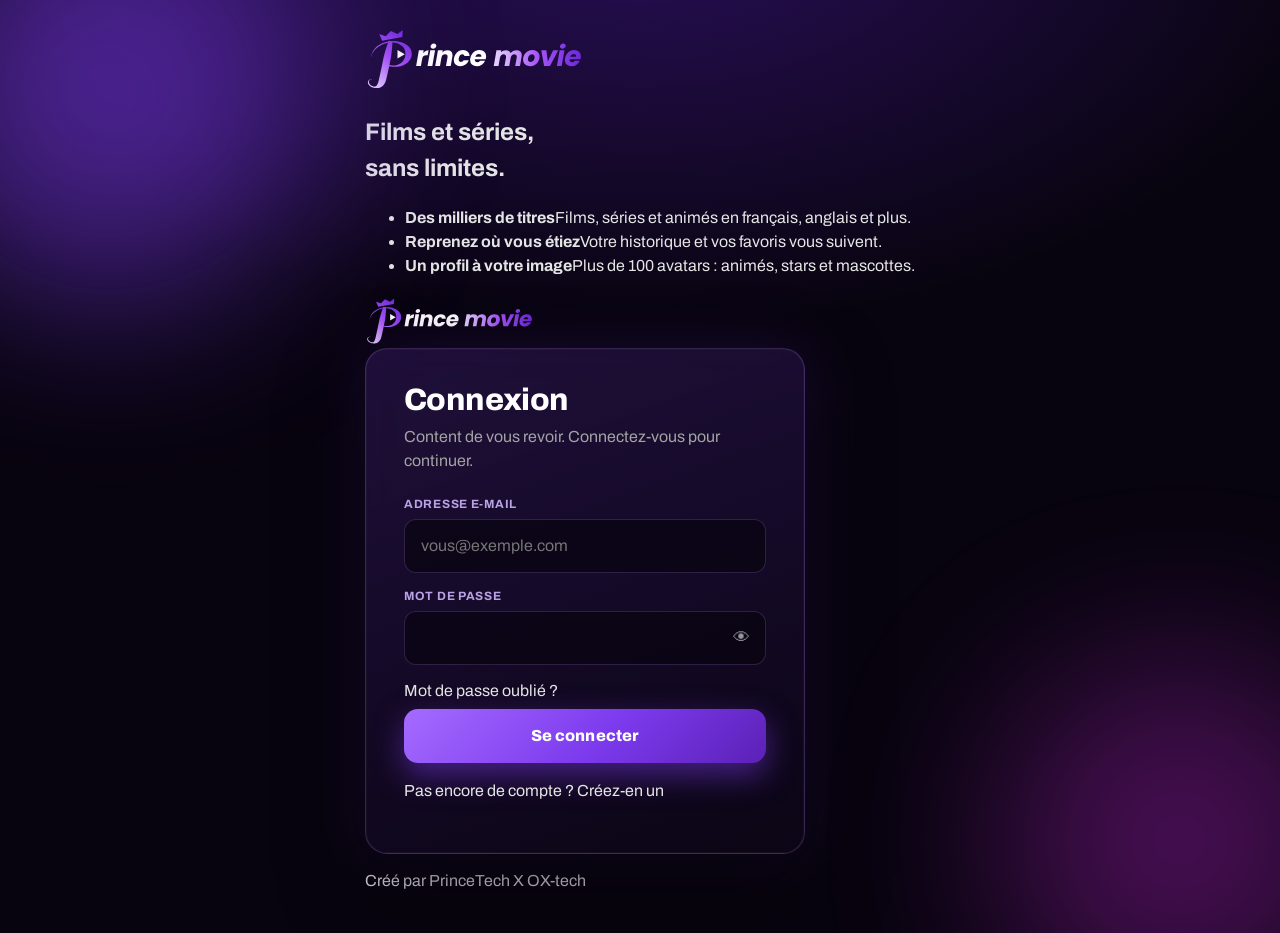
==== commit 8997c664: "Add files via upload" ====
--- a/index.html
+++ b/index.html
@@ -93,7 +93,8 @@
 
   <footer class="footer" data-app-content inert aria-hidden="true">
     <p>Films et séries en français. Les vidéos sont diffusées par des services tiers.</p>
-    <p class="footer-credit">Créé par Prince Tech</p>
+    <nav class="footer-links" aria-label="Pied de page"><a href="about.html">À propos</a></nav>
+    <p class="footer-credit">Créé par PrinceTech X OX-tech</p>
   </footer>
   <dialog class="info" id="info-dialog" aria-labelledby="info-title">
     <div class="info-media" id="info-media"></div>
--- a/style.css
+++ b/style.css
@@ -428,3 +428,7 @@
   max-height: none; min-height: 0; aspect-ratio: auto;
 }
 body.has-fullscreen { overflow: hidden; }
+
+/* Icônes vectorielles */
+.ic{width:1.1em;height:1.1em;fill:none;stroke:currentColor;stroke-width:1.8;stroke-linecap:round;stroke-linejoin:round;vertical-align:-.18em}
+.eye .ic{width:20px;height:20px;margin:auto}.admin-chip .ic,.admin-tag .ic{color:#e9d5ff}
--- a/pages.css
+++ b/pages.css
@@ -100,3 +100,8 @@
 .s-card h2 { display: flex; align-items: center; gap: 10px; }
 .s-card h2::before { content: ""; width: 4px; height: 20px; border-radius: 2px; background: linear-gradient(#c79bff, #7c3aed); }
 .s-card { box-shadow: 0 10px 30px rgba(0, 0, 0, .25); }
+
+/* Liens du pied de page */
+.footer-links { display: flex; flex-wrap: wrap; gap: 6px 18px; margin: 0 0 10px; }
+.footer-links a { color: var(--muted); font-weight: 600; }
+.footer-links a:hover { color: #fff; }
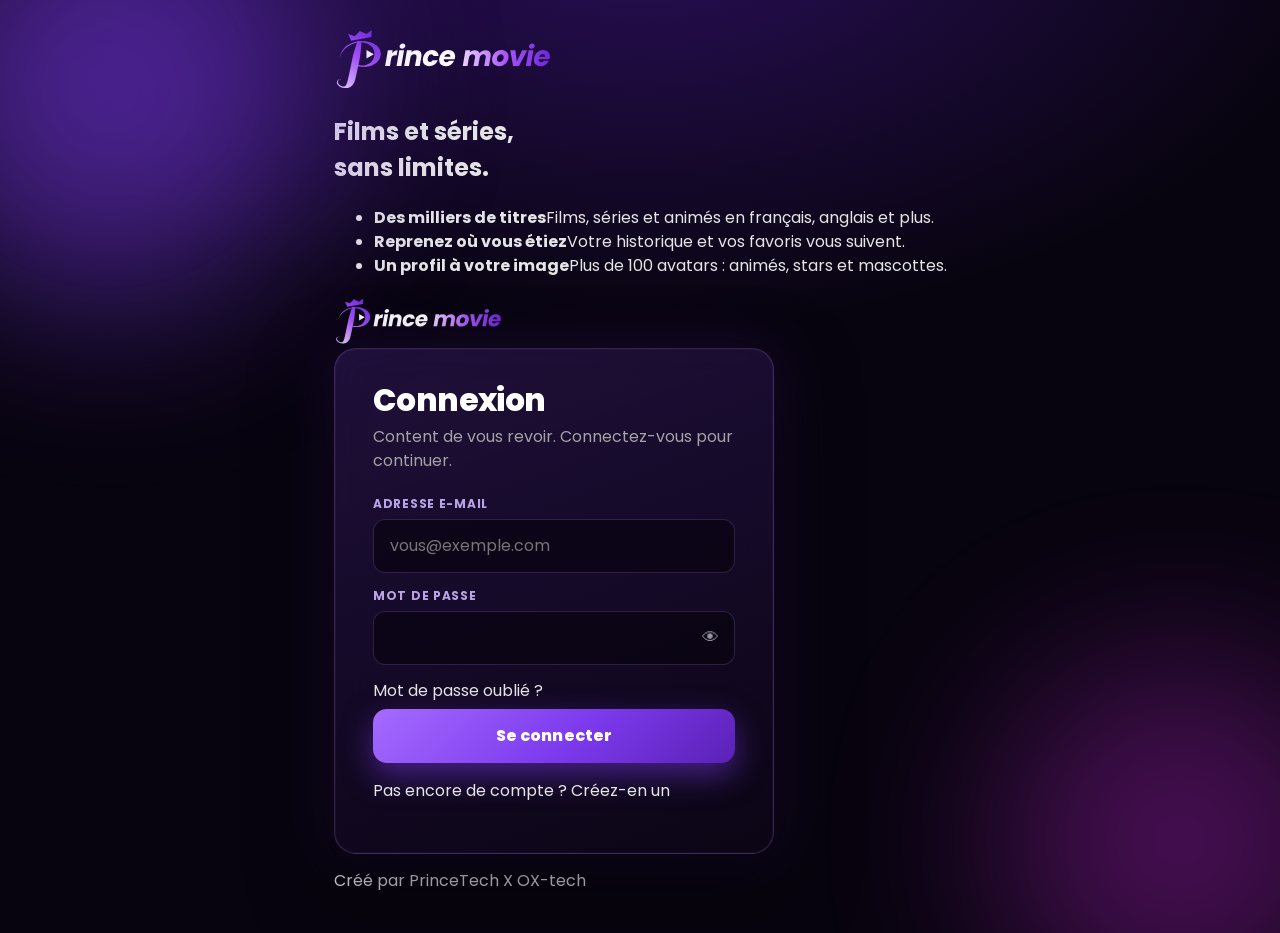
==== commit 2cb6681e: "Add files via upload" ====
--- a/index.html
+++ b/index.html
@@ -15,14 +15,15 @@
   <link rel="preconnect" href="https://image.tmdb.org">
   <link rel="preconnect" href="https://fonts.googleapis.com">
   <link rel="preconnect" href="https://fonts.gstatic.com" crossorigin>
-  <link rel="stylesheet" href="https://fonts.googleapis.com/css2?family=Archivo:wght@400;500;600;700;800;900&family=Poppins:ital,wght@1,700&display=swap">
+  <link rel="stylesheet" href="https://fonts.googleapis.com/css2?family=Poppins:ital,wght@0,400;0,500;0,600;0,700;0,800;1,700;1,800&family=Archivo:wght@400;500;600;700;800;900&display=swap">
   <script>try{if(sessionStorage.getItem("prince:splash-seen")==="1")document.documentElement.classList.add("no-splash")}catch(e){}</script>
-  <link rel="stylesheet" href="style.css?v=3">
-  <link rel="stylesheet" href="login.css?v=3">
-  <link rel="stylesheet" href="pages.css?v=3">
-  <script src="config.js?v=3" defer></script>
-  <script src="auth.js?v=3" defer></script>
-  <script src="app.js?v=3" defer></script>
+  <link rel="stylesheet" href="style.css?v=4">
+  <link rel="stylesheet" href="login.css?v=4">
+  <link rel="stylesheet" href="pages.css?v=4">
+  <script src="config.js?v=4" defer></script>
+  <script src="auth.js?v=4" defer></script>
+  <script src="app.js?v=4" defer></script>
+  <link rel="stylesheet" href="theme.css?v=1">
 </head>
 <body>
   <div class="splash-screen" id="splash-screen" role="status" aria-live="polite" aria-label="Chargement de PRINCE MOVIE">
@@ -33,6 +34,9 @@
   </div>
 
   <header class="topbar" data-app-content inert aria-hidden="true">
+    <button class="menu-btn" id="menu-btn" type="button" aria-label="Ouvrir le menu" aria-expanded="false" aria-controls="drawer">
+      <svg viewBox="0 0 24 24" aria-hidden="true"><path d="M4 7h16M4 12h16M4 17h11"/></svg>
+    </button>
     <a class="brand" href="index.html" aria-label="PRINCE MOVIE, accueil">
       <img class="brand-logo" src="logo-full.svg" alt="" width="151" height="48">
     </a>
@@ -40,6 +44,8 @@
       <button class="nav-link is-active" data-view="home" type="button">Accueil</button>
       <button class="nav-link" data-view="movie" type="button">Films</button>
       <button class="nav-link" data-view="tv" type="button">Séries</button>
+      <button class="nav-link" data-view="anime" type="button">Anime</button>
+      <button class="nav-link" data-view="doc" type="button">Documentaires</button>
       <button class="nav-link" data-view="list" type="button">Ma liste</button>
     </nav>
     <form class="search-form" role="search">
@@ -56,7 +62,13 @@
     <section class="billboard" id="billboard" aria-labelledby="billboard-title">
       <div class="billboard-media" id="billboard-media" aria-hidden="true"></div>
       <div class="billboard-copy">
-        <p class="billboard-eyebrow"><img src="logo.svg" alt="" width="22" height="22"><span id="billboard-kind">Film</span></p>
+        <div class="welcome">
+          <p class="welcome-kicker">Bienvenue sur</p>
+          <img class="welcome-logo" src="logo-full.svg" alt="" width="328" height="104">
+          <p class="welcome-tag">Regardez. Profitez. <span>Sans limites.</span></p>
+          <p class="welcome-cats">Films <i>•</i> Séries <i>•</i> Anime <i>•</i> Documentaires</p>
+        </div>
+        <p class="billboard-eyebrow"><span class="featured-label">À l’affiche</span><span id="billboard-kind">Film</span></p>
         <h2 id="billboard-title">Films et séries en français</h2>
         <div class="billboard-meta" id="billboard-meta"></div>
         <p class="billboard-overview" id="billboard-overview">Choisissez un titre et lancez la lecture en un clic.</p>
@@ -64,11 +76,11 @@
         <div class="billboard-actions">
           <button class="button button-primary" id="billboard-play" type="button" hidden>
             <svg viewBox="0 0 24 24" aria-hidden="true"><path d="M7 4.5v15l13-7.5z"></path></svg>
-            Lecture
+            Commencer maintenant
           </button>
           <button class="button button-ghost" id="billboard-info" type="button">
             <svg viewBox="0 0 24 24" aria-hidden="true" class="icon-stroke"><circle cx="12" cy="12" r="9.5"></circle><path d="M12 11v6M12 7.6v.1"></path></svg>
-            Plus d’infos
+            En savoir plus
           </button>
         </div>
         <div class="hero-dots" id="billboard-dots" hidden></div>
@@ -115,26 +127,46 @@
 
   <nav class="tabbar" data-app-content inert aria-hidden="true" aria-label="Navigation">
     <button class="tab is-active" data-view="home" type="button">
-      <svg viewBox="0 0 24 24" aria-hidden="true"><path d="M3.500 11 12 3.800l8.500 7.200V20a1 1 0 0 1-1 1H15v-6H9v6H4.500a1 1 0 0 1-1-1Z"/></svg>
+      <svg viewBox="0 0 24 24" aria-hidden="true"><path d="M3.5 11 12 3.8l8.5 7.2V20a1 1 0 0 1-1 1H15v-6H9v6H4.5a1 1 0 0 1-1-1Z"/></svg>
       <span>Accueil</span>
     </button>
     <button class="tab" data-view="movie" type="button">
-      <svg viewBox="0 0 24 24" aria-hidden="true"><rect x="3.500" y="4.500" width="17" height="15" rx="2"/><path d="M8 4.500v15M16 4.500v15M3.500 9.500H8M3.500 14.500H8M16 9.500h4.500M16 14.500h4.500"/></svg>
+      <svg viewBox="0 0 24 24" aria-hidden="true"><rect x="3.5" y="4.5" width="17" height="15" rx="2"/><path d="M8 4.5v15M16 4.5v15M3.5 9.5H8M3.5 14.5H8M16 9.5h4.5M16 14.5h4.5"/></svg>
       <span>Films</span>
     </button>
     <button class="tab" data-view="tv" type="button">
       <svg viewBox="0 0 24 24" aria-hidden="true"><rect x="3" y="7" width="18" height="13" rx="2"/><path d="m8 3 4 4 4-4"/></svg>
       <span>Séries</span>
     </button>
-    <button class="tab" data-view="list" type="button">
-      <svg viewBox="0 0 24 24" aria-hidden="true"><path d="M12 20.500s-7.500-4.600-9.200-9.400C1.700 7.700 3.600 4.500 6.800 4.500c2 0 3.500 1.100 5.200 3.100 1.700-2 3.200-3.100 5.200-3.100 3.200 0 5.100 3.200 4 6.600-1.700 4.800-9.200 9.400-9.200 9.400Z"/></svg>
-      <span>Ma liste</span>
+    <button class="tab" data-view="anime" type="button">
+      <svg viewBox="0 0 24 24" aria-hidden="true"><path d="M12 3a9 9 0 1 0 9 9"/><path d="M12 7a5 5 0 1 0 5 5"/><circle cx="12" cy="12" r="1.2"/></svg>
+      <span>Anime</span>
     </button>
-    <button class="tab" data-action="search" type="button">
-      <svg viewBox="0 0 24 24" aria-hidden="true"><circle cx="10.500" cy="10.500" r="6.500"/><path d="m15.500 15.500 5 5"/></svg>
-      <span>Rechercher</span>
+    <button class="tab" data-action="more" type="button">
+      <svg viewBox="0 0 24 24" aria-hidden="true"><circle cx="5.5" cy="12" r="1.3"/><circle cx="12" cy="12" r="1.3"/><circle cx="18.5" cy="12" r="1.3"/></svg>
+      <span>Plus</span>
     </button>
   </nav>
+  <div class="drawer" id="drawer" data-app-content inert aria-hidden="true" hidden>
+    <div class="drawer-backdrop" data-close></div>
+    <aside class="drawer-panel" aria-label="Menu">
+      <div class="drawer-head">
+        <img src="logo-full.svg" alt="PRINCE MOVIE" width="151" height="48" class="drawer-logo">
+        <button class="drawer-x" type="button" data-close aria-label="Fermer le menu"><svg viewBox="0 0 24 24" aria-hidden="true"><path d="M6 6l12 12M18 6 6 18"/></svg></button>
+      </div>
+      <button class="drawer-link is-active" data-view="home" type="button"><svg viewBox="0 0 24 24" aria-hidden="true"><path d="M3.5 11 12 3.8l8.5 7.2V20a1 1 0 0 1-1 1H15v-6H9v6H4.5a1 1 0 0 1-1-1Z"/></svg>Accueil</button>
+      <button class="drawer-link" data-view="movie" type="button"><svg viewBox="0 0 24 24" aria-hidden="true"><rect x="3.5" y="4.5" width="17" height="15" rx="2"/><path d="M8 4.5v15M16 4.5v15"/></svg>Films</button>
+      <button class="drawer-link" data-view="tv" type="button"><svg viewBox="0 0 24 24" aria-hidden="true"><rect x="3" y="7" width="18" height="13" rx="2"/><path d="m8 3 4 4 4-4"/></svg>Séries</button>
+      <button class="drawer-link" data-view="anime" type="button"><svg viewBox="0 0 24 24" aria-hidden="true"><path d="M12 3a9 9 0 1 0 9 9"/><path d="M12 7a5 5 0 1 0 5 5"/><circle cx="12" cy="12" r="1.2"/></svg>Anime</button>
+      <button class="drawer-link" data-view="doc" type="button"><svg viewBox="0 0 24 24" aria-hidden="true"><path d="M4 5.5A2.5 2.5 0 0 1 6.5 3H20v15H6.5A2.5 2.5 0 0 0 4 20.5Z"/><path d="M4 20.5A2.5 2.5 0 0 0 6.5 23H20"/></svg>Documentaires</button>
+      <button class="drawer-link" data-view="list" type="button"><svg viewBox="0 0 24 24" aria-hidden="true"><path d="M12 20.5s-7.5-4.6-9.2-9.4C1.7 7.7 3.6 4.5 6.8 4.5c2 0 3.500 1.100 5.200 3.100 1.700-2 3.200-3.100 5.200-3.100 3.200 0 5.100 3.200 4 6.600-1.700 4.800-9.200 9.400-9.200 9.400Z"/></svg>Ma liste</button>
+      <button class="drawer-link" data-drawer-search type="button"><svg viewBox="0 0 24 24" aria-hidden="true"><circle cx="10.5" cy="10.5" r="6.5"/><path d="m15.5 15.5 5 5"/></svg>Rechercher</button>
+      <div class="drawer-sep"></div>
+      <a class="drawer-link" href="settings.html"><svg viewBox="0 0 24 24" aria-hidden="true"><circle cx="12" cy="12" r="3"/><path d="M12 3v2.500M12 18.500V21M3 12h2.500M18.500 12H21M5.600 5.600l1.800 1.800M16.600 16.600l1.800 1.800M18.400 5.600l-1.800 1.800M7.400 16.600l-1.800 1.800"/></svg>Paramètres</a>
+      <a class="drawer-link" href="about.html"><svg viewBox="0 0 24 24" aria-hidden="true"><circle cx="12" cy="12" r="9.5"/><path d="M12 11v6M12 7.600v.1"/></svg>À propos</a>
+      <p class="drawer-credit">Créé par PrinceTech X OX-tech</p>
+    </aside>
+  </div>
   <!-- Adsterra : Social Bar + Popunder -->
   <script data-cfasync="false" src="https://bancadeltempoidea.org/14/06d4b4ae00f9a63f48adcee8c7def8ba"></script>
   <script data-cfasync="false" src="https://aarems.org/1/e92bbee3310efe4ca2295d17aa731419"></script>
--- a/theme.css
+++ b/theme.css
@@ -0,0 +1,215 @@
+/* PRINCE MOVIE — thème « néon mauve » (chargé en dernier, surcharge le style de base) */
+:root {
+  --bg: #07030f;
+  --raised: #120a22;
+  --field: #1b1030;
+  --line: #2d1b4d;
+  --red: #9b3dff;
+  --purple: #a855f7;
+  --purple-deep: #7c1fff;
+  --purple-soft: #c084fc;
+  --glow: rgba(155, 61, 255, .45);
+  --font: "Poppins", "Archivo", "Helvetica Neue", Arial, system-ui, sans-serif;
+  --card-w: clamp(150px, 14.2vw, 224px);
+}
+html { background: var(--bg); }
+body {
+  font-family: var(--font);
+  background:
+    radial-gradient(900px 520px at 85% -8%, rgba(96, 28, 200, .28), transparent 62%),
+    radial-gradient(700px 480px at -10% 40%, rgba(70, 20, 160, .16), transparent 60%),
+    var(--bg);
+  background-attachment: fixed;
+}
+:focus-visible { outline-color: var(--purple-soft); }
+.no-scroll { overflow: hidden; }
+
+/* ---------- En-tête ---------- */
+.topbar { gap: 12px 28px; background: linear-gradient(180deg, rgba(7, 3, 15, .88) 0%, rgba(7, 3, 15, 0) 100%); }
+.topbar.is-solid { background: rgba(7, 3, 15, .9); backdrop-filter: blur(16px); -webkit-backdrop-filter: blur(16px); box-shadow: 0 1px 0 rgba(168, 85, 247, .18); }
+.brand-logo { height: 44px; filter: drop-shadow(0 0 14px rgba(155, 61, 255, .35)); }
+.menu-btn { display: none; place-items: center; width: 42px; height: 42px; margin-left: -8px; padding: 0; border: 0; background: none; color: #fff; }
+.menu-btn svg { width: 28px; height: 28px; fill: none; stroke: currentColor; stroke-width: 2.2; stroke-linecap: round; }
+.nav-link { position: relative; color: #cbb6f2; font-family: var(--font); font-weight: 500; }
+.nav-link:hover { color: #fff; }
+.nav-link.is-active { color: #fff; font-weight: 700; }
+.nav-link.is-active::after { content: ""; position: absolute; left: 0; right: 0; bottom: -4px; height: 3px; border-radius: 2px; background: linear-gradient(90deg, var(--purple), var(--purple-deep)); box-shadow: 0 0 12px var(--glow); }
+.search-form { border-radius: 999px; }
+.search-form:focus-within, .search-form:has(input:not(:placeholder-shown)) { border-color: rgba(168, 85, 247, .75); background: rgba(14, 6, 30, .92); }
+.user-btn { border-radius: 50%; box-shadow: 0 0 0 2px rgba(168, 85, 247, .75), 0 0 18px var(--glow); }
+
+/* ---------- Boutons ---------- */
+.button { height: 50px; padding: 0 26px; border-radius: 999px; font-family: var(--font); font-size: 16px; font-weight: 600; }
+.button-primary { color: #fff; background: linear-gradient(135deg, #b25cff 0%, #8a2bff 55%, #7414f5 100%); box-shadow: 0 8px 26px var(--glow), inset 0 1px 0 rgba(255, 255, 255, .25); }
+.button-primary:hover { background: linear-gradient(135deg, #c070ff, #9a3dff 55%, #8420ff); filter: brightness(1.05); }
+.button-primary:disabled { background: linear-gradient(135deg, #b25cff, #7414f5); }
+.button-ghost { color: #fff; background: rgba(18, 8, 38, .55); border: 1px solid rgba(168, 85, 247, .6); backdrop-filter: blur(8px); -webkit-backdrop-filter: blur(8px); }
+.button-ghost:hover { background: rgba(60, 20, 120, .5); }
+.button-small { height: 40px; padding: 0 18px; font-size: 14px; }
+
+/* ---------- Bannière ---------- */
+.billboard { min-height: clamp(580px, 86svh, 840px); }
+.billboard::before {
+  background:
+    linear-gradient(0deg, var(--bg) 1%, rgba(7, 3, 15, 0) 48%),
+    linear-gradient(80deg, rgba(14, 4, 36, .94) 0%, rgba(44, 12, 110, .5) 48%, rgba(44, 12, 110, .12) 100%);
+}
+.billboard::after {
+  content: ""; position: absolute; inset: 0; z-index: -1; pointer-events: none; mix-blend-mode: screen;
+  background: radial-gradient(620px 420px at 88% 22%, rgba(168, 85, 247, .38), transparent 70%), radial-gradient(500px 300px at 10% 100%, rgba(124, 31, 255, .22), transparent 70%);
+}
+.billboard-media img { filter: saturate(1.15) contrast(1.05); }
+.billboard-copy { width: min(100%, 620px); }
+.welcome { margin: 0 0 18px; }
+.welcome-kicker { margin: 0 0 4px; color: #fff; font-style: italic; font-weight: 700; font-size: clamp(1.4rem, 5vw, 2.1rem); letter-spacing: -.01em; }
+.welcome-logo { width: auto; height: clamp(70px, 16vw, 124px); max-width: 100%; margin: 0 0 10px -6px; filter: drop-shadow(0 0 22px rgba(155, 61, 255, .5)); }
+.welcome-tag { margin: 0 0 4px; color: #fff; font-size: clamp(1rem, 2.8vw, 1.35rem); font-weight: 600; }
+.welcome-tag span { background: linear-gradient(90deg, #c084fc, #8a2bff); -webkit-background-clip: text; background-clip: text; color: transparent; }
+.welcome-cats { margin: 0; color: #d9c8f5; font-size: clamp(.9rem, 2.2vw, 1.05rem); }
+.welcome-cats i { margin: 0 4px; font-style: normal; color: var(--purple-soft); }
+.billboard-eyebrow { gap: 8px; margin: 0 0 6px; font-size: 12px; letter-spacing: .12em; color: #d9c8f5; }
+.featured-label { padding: 2px 10px; border-radius: 999px; color: #fff; background: rgba(168, 85, 247, .28); border: 1px solid rgba(168, 85, 247, .55); }
+.billboard h2 { font-size: clamp(1.05rem, 2.8vw, 1.6rem); font-weight: 700; line-height: 1.2; letter-spacing: 0; -webkit-line-clamp: 1; }
+.billboard-meta { margin: 6px 0 0; font-size: 14px; }
+.meta-badge { border-radius: 7px; border-color: rgba(168, 85, 247, .55); background: rgba(168, 85, 247, .16); }
+.billboard-overview { display: none; max-width: 56ch; margin: 10px 0 8px; font-size: 14.5px; }
+.billboard-genres { margin: 0 0 14px; font-size: 13.5px; color: #cbb6f2; }
+.billboard-actions { margin-top: 18px; }
+.hero-dots { gap: 14px; margin-top: 30px; }
+.hero-dot { width: 13px; height: 13px; border-radius: 50%; background: rgba(255, 255, 255, .26); }
+.hero-dot.is-active { width: 13px; background: var(--purple); box-shadow: 0 0 14px var(--glow); }
+/* Autres onglets : pas d'accueil, le titre à l'affiche passe au premier plan */
+.billboard:not([data-view="home"]) { min-height: clamp(420px, 66svh, 640px); }
+.billboard:not([data-view="home"]) .welcome { display: none; }
+.billboard:not([data-view="home"]) h2 { font-size: clamp(1.9rem, 5vw, 3.4rem); font-weight: 800; -webkit-line-clamp: 2; }
+.billboard:not([data-view="home"]) .billboard-overview { display: -webkit-box; }
+@media (min-width: 821px) { .billboard[data-view="home"] .billboard-overview { display: -webkit-box; } }
+
+/* ---------- Rangées ---------- */
+.shell { margin-top: -6px; }
+.row { margin: 0 0 8px; }
+.row-head { display: flex; align-items: center; justify-content: space-between; gap: 12px; margin: 0 var(--gutter); }
+.row-title { display: flex; align-items: center; gap: 12px; margin: 0; font-size: clamp(1.05rem, 2.2vw, 1.55rem); font-weight: 700; letter-spacing: -.005em; }
+.row-ico { display: grid; place-items: center; flex: none; width: 36px; height: 36px; color: var(--purple-soft); filter: drop-shadow(0 0 8px rgba(168, 85, 247, .55)); }
+.row-ico svg { width: 30px; height: 30px; fill: none; stroke: currentColor; stroke-width: 1.8; stroke-linecap: round; stroke-linejoin: round; }
+.row-all { display: inline-flex; align-items: center; gap: 6px; flex: none; padding: 6px 0; border: 0; background: none; color: #b44cff; font-family: var(--font); font-size: 14px; font-weight: 600; }
+.row-all svg { width: 18px; height: 18px; fill: none; stroke: currentColor; stroke-width: 2.2; stroke-linecap: round; stroke-linejoin: round; transition: transform .2s; }
+.row-all:hover { color: #d29bff; }
+.row-all:hover svg { transform: translateX(3px); }
+.row-track { gap: 10px; padding: 14px var(--gutter) 26px; }
+.row-arrow { background: rgba(7, 3, 15, .72); color: var(--purple-soft); }
+.row-arrow:hover { background: rgba(60, 20, 120, .7); }
+.catalogue-heading h2 { font-weight: 800; }
+.notice { border-radius: 12px; background: rgba(168, 85, 247, .12); border: 1px solid rgba(168, 85, 247, .3); }
+
+/* ---------- Cartes ---------- */
+.poster {
+  border-radius: 14px; background: var(--raised);
+  border: 1px solid rgba(168, 85, 247, .55);
+  box-shadow: 0 8px 22px rgba(60, 10, 140, .35), inset 0 0 0 1px rgba(255, 255, 255, .03);
+}
+.poster::after { opacity: 1; background: linear-gradient(0deg, rgba(7, 3, 15, .97) 0%, rgba(7, 3, 15, .62) 34%, rgba(7, 3, 15, 0) 64%); }
+.poster-play { display: none; }
+.poster-hd, .poster-type, .poster-caption { z-index: 2; }
+.poster-hd { position: absolute; top: 8px; right: 8px; padding: 0 8px; border-radius: 8px; color: #fff; font-size: 11.5px; font-weight: 700; line-height: 1.7; background: linear-gradient(135deg, #b25cff, #7c1fff); box-shadow: 0 2px 10px rgba(124, 31, 255, .55); }
+.poster-type { top: 8px; left: 8px; padding: 0 8px; border-radius: 8px; line-height: 1.7; background: rgba(10, 4, 24, .82); border: 1px solid rgba(168, 85, 247, .6); }
+.poster-caption { position: absolute; left: 0; right: 0; bottom: 0; display: grid; gap: 5px; padding: 12px 11px 11px; text-align: left; }
+.poster-caption b { display: -webkit-box; -webkit-box-orient: vertical; -webkit-line-clamp: 2; overflow: hidden; color: #fff; font-size: clamp(12px, 3.3vw, 15px); font-weight: 700; line-height: 1.15; text-shadow: 0 2px 8px rgba(0, 0, 0, .8); }
+.poster-caption i { padding-right: 32px; display: inline-flex; align-items: center; gap: 6px; font-style: normal; font-size: 12px; font-weight: 500; color: #e9dcff; }
+.poster-caption svg { width: 13px; height: 13px; fill: #fff; }
+.card-meta { display: none; }
+.poster-fallback > span { display: none; }
+.rank-card .poster-fallback > span { display: block; }
+.fav-btn { top: auto; right: 7px; bottom: 7px; width: 30px; height: 30px; background: rgba(14, 6, 30, .8); border: 1px solid rgba(168, 85, 247, .5); }
+.fav-btn svg { width: 16px; height: 16px; }
+.fav-btn.is-on { background: linear-gradient(135deg, #b25cff, #7c1fff); }
+.resume-x { left: auto; right: 7px; }
+.row-resume .poster-hd { display: none; }
+.resume-tag { top: 8px; bottom: auto; border-radius: 8px; background: rgba(10, 4, 24, .85); border: 1px solid rgba(168, 85, 247, .6); }
+.row-resume .resume-bar { bottom: 0; z-index: 3; }
+.row-resume .resume-bar i { background: var(--purple); }
+@media (hover: hover) {
+  .poster:hover { transform: translateY(-5px) scale(1.03); border-color: var(--purple-soft); box-shadow: 0 14px 34px rgba(100, 30, 220, .55), 0 0 22px var(--glow); }
+}
+.poster-fallback { background: linear-gradient(160deg, var(--from, #2a1050), var(--to, #0d0716)); }
+.skeleton { border-radius: 14px; background: linear-gradient(90deg, #120a22 25%, #24143f 50%, #120a22 75%); background-size: 220% 100%; }
+
+/* Top 10 */
+.rank-num { -webkit-text-stroke: 3px #8b3dff; filter: drop-shadow(0 0 12px rgba(168, 85, 247, .55)); }
+.rank-card .poster-caption, .rank-card .poster-hd { display: none; }
+.rank-card .poster::after { background: linear-gradient(0deg, rgba(7, 3, 15, .55) 0%, rgba(7, 3, 15, 0) 40%); }
+.poster-grid { gap: 22px 12px; }
+
+/* ---------- Fenêtre d'infos ---------- */
+.info { border-radius: 22px; border: 1px solid rgba(168, 85, 247, .4); background: #0e0720; box-shadow: 0 24px 80px rgba(60, 10, 140, .55); }
+.info::backdrop { background: rgba(4, 1, 10, .8); backdrop-filter: blur(4px); }
+.info-media::after { background: linear-gradient(0deg, #0e0720 2%, rgba(14, 7, 32, 0) 58%); }
+.info-close { background: rgba(14, 6, 30, .85); border: 1px solid rgba(168, 85, 247, .45); }
+
+/* ---------- Menu latéral ---------- */
+.drawer { position: fixed; inset: 0; z-index: 90; }
+.drawer-backdrop { position: absolute; inset: 0; background: rgba(3, 1, 8, .72); opacity: 0; transition: opacity .25s ease; backdrop-filter: blur(3px); -webkit-backdrop-filter: blur(3px); }
+.drawer-panel {
+  position: absolute; top: 0; bottom: 0; left: 0; display: flex; flex-direction: column; gap: 4px; width: min(84vw, 330px);
+  padding: calc(16px + env(safe-area-inset-top)) 14px calc(18px + env(safe-area-inset-bottom)); overflow-y: auto;
+  background: radial-gradient(400px 260px at 0% 0%, rgba(124, 31, 255, .3), transparent 70%), linear-gradient(170deg, #1a0b36, #090415 72%);
+  border-right: 1px solid rgba(168, 85, 247, .38); box-shadow: 10px 0 50px rgba(0, 0, 0, .6);
+  transform: translateX(-100%); transition: transform .28s ease;
+}
+.drawer.is-open .drawer-backdrop { opacity: 1; }
+.drawer.is-open .drawer-panel { transform: none; }
+.drawer-head { display: flex; align-items: center; justify-content: space-between; margin: 0 0 12px; }
+.drawer-logo { width: auto; height: 44px; }
+.drawer-x { display: grid; place-items: center; width: 38px; height: 38px; padding: 0; border: 1px solid rgba(168, 85, 247, .4); border-radius: 50%; background: rgba(20, 8, 42, .7); color: #fff; }
+.drawer-x svg { width: 18px; height: 18px; fill: none; stroke: currentColor; stroke-width: 2.4; stroke-linecap: round; }
+.drawer-link { display: flex; align-items: center; gap: 14px; width: 100%; padding: 12px 14px; border: 0; border-radius: 14px; background: none; color: #e4d6ff; font-family: var(--font); font-size: 15px; font-weight: 600; text-align: left; text-decoration: none; }
+.drawer-link svg { flex: none; width: 22px; height: 22px; fill: none; stroke: currentColor; stroke-width: 1.8; stroke-linecap: round; stroke-linejoin: round; }
+.drawer-link:hover { background: rgba(168, 85, 247, .14); color: #fff; }
+.drawer-link.is-active { color: #fff; background: linear-gradient(90deg, rgba(168, 85, 247, .3), rgba(168, 85, 247, .08)); box-shadow: inset 3px 0 0 var(--purple); }
+.drawer-sep { height: 1px; margin: 8px 6px; background: rgba(168, 85, 247, .25); }
+.drawer-credit { margin: auto 0 0; padding: 14px 6px 0; color: #8f7bb8; font-size: 12px; }
+
+/* ---------- Pied de page ---------- */
+.footer { color: #8f7bb8; }
+.footer-links a:hover { color: var(--purple-soft); }
+
+/* ---------- Mobile ---------- */
+@media (max-width: 820px) {
+  :root { --header-h: 66px; --card-w: clamp(124px, 36vw, 170px); }
+  .menu-btn { display: grid; }
+  .topbar { gap: 8px; padding-left: 12px; }
+  .brand-logo { height: 40px; }
+  .icon-btn { display: none; }
+  .user-menu .admin-chip { margin-right: 6px; }
+  .billboard { min-height: clamp(600px, 88svh, 740px); padding-bottom: 26px; }
+  .billboard::before {
+    background:
+      linear-gradient(0deg, var(--bg) 1%, rgba(7, 3, 15, .4) 36%, rgba(7, 3, 15, 0) 58%),
+      linear-gradient(90deg, rgba(14, 4, 36, .82) 0%, rgba(44, 12, 110, .3) 70%, rgba(44, 12, 110, .08) 100%);
+  }
+  .billboard-media img { object-position: 64% 14%; }
+  .billboard-actions .button { flex: 1 1 0; min-width: 0; height: 52px; padding: 0 12px; gap: 6px; font-size: 13.5px; }
+  .billboard-actions .button svg { width: 18px; height: 18px; flex: none; }
+  .billboard-actions .button-primary { flex-grow: 1.3; }
+  .billboard-actions { flex-wrap: nowrap; gap: 10px; }
+  .hero-dots { justify-content: center; }
+  .row-title { font-size: 1.12rem; }
+  .row-ico { width: 32px; height: 32px; }
+  .row-ico svg { width: 27px; height: 27px; }
+  .row-track { gap: 9px; }
+  .poster { border-radius: 13px; }
+  body:has(> .tabbar) { padding-bottom: calc(92px + env(safe-area-inset-bottom)); }
+  .tabbar {
+    left: 10px; right: 10px; bottom: calc(10px + env(safe-area-inset-bottom)); padding: 8px 6px 9px;
+    border-radius: 24px; border: 1px solid rgba(168, 85, 247, .42); border-top: 1px solid rgba(168, 85, 247, .42);
+    background: rgba(13, 5, 28, .93); backdrop-filter: blur(18px); -webkit-backdrop-filter: blur(18px);
+    box-shadow: 0 12px 44px rgba(0, 0, 0, .65), 0 0 34px rgba(124, 31, 255, .22);
+  }
+  .tab { position: relative; gap: 4px; color: #cbb6f2; font-family: var(--font); font-size: 11.5px; font-weight: 500; }
+  .tab svg { width: 25px; height: 25px; }
+  .tab.is-active { color: var(--purple-soft); font-weight: 600; }
+  .tab.is-active svg { filter: drop-shadow(0 0 8px rgba(168, 85, 247, .8)); }
+  .tab.is-active::after { content: ""; position: absolute; left: 14%; right: 14%; bottom: -9px; height: 3px; border-radius: 3px; background: linear-gradient(90deg, var(--purple), var(--purple-deep)); box-shadow: 0 0 12px var(--glow); }
+}
+@media (min-width: 821px) { .drawer { display: none; } }
+@media (prefers-reduced-motion: reduce) { .drawer-panel, .drawer-backdrop { transition: none; } }
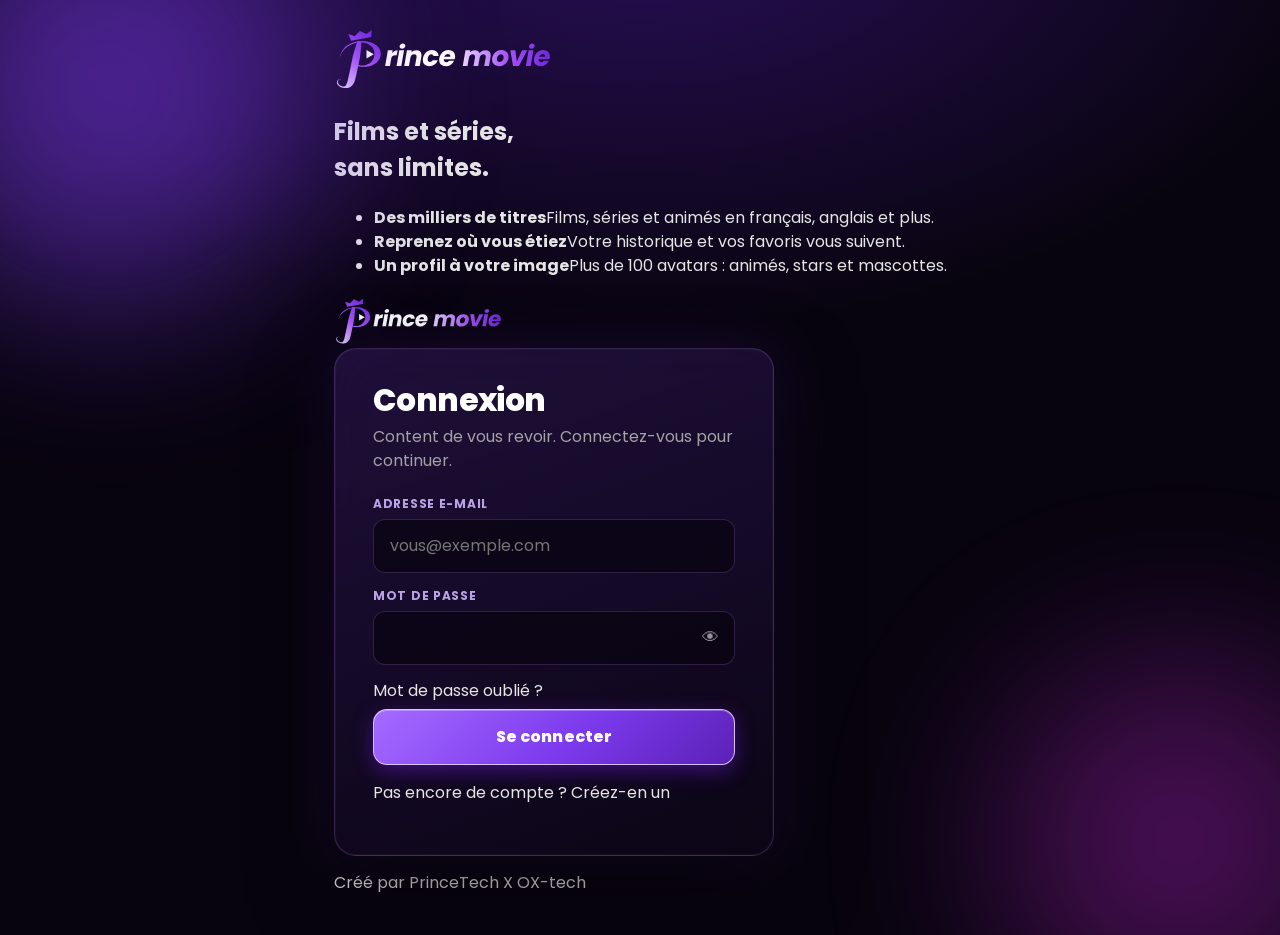
==== commit 16f373b3: "Add files via upload" ====
--- a/index.html
+++ b/index.html
@@ -24,6 +24,8 @@
   <script src="auth.js?v=4" defer></script>
   <script src="app.js?v=4" defer></script>
   <link rel="stylesheet" href="theme.css?v=1">
+  <link rel="stylesheet" href="polish.css?v=1">
+  <script src="notifications.js?v=1" defer></script>
 </head>
 <body>
   <div class="splash-screen" id="splash-screen" role="status" aria-live="polite" aria-label="Chargement de PRINCE MOVIE">
--- a/polish.css
+++ b/polish.css
@@ -0,0 +1,77 @@
+/* PRINCE MOVIE — finitions : boutons contourés, notifications, fluidité (chargé après theme.css) */
+
+/* ---------- Fluidité ---------- */
+/* Un fond « fixed » force un nouveau rendu à chaque défilement : c'est une cause fréquente de saccades. */
+body { background-attachment: scroll; }
+.catalogue .row { content-visibility: auto; contain-intrinsic-size: auto 340px; }
+.poster, .media-card { contain: layout paint; }
+.row-track { overscroll-behavior-x: contain; -webkit-overflow-scrolling: touch; }
+.billboard-media img { will-change: opacity; }
+@media (max-width: 820px) {
+  .topbar.is-solid, .button-ghost, .tabbar { -webkit-backdrop-filter: none; backdrop-filter: none; }
+  .topbar.is-solid { background: rgba(7, 3, 15, .96); }
+  .tabbar { background: rgba(13, 5, 28, .97); }
+}
+
+/* ---------- Boutons contourés ---------- */
+.button, .cta, .row-all, .back-button {
+  border: 1.5px solid rgba(199, 155, 255, .75);
+  transition: background .2s, border-color .2s, box-shadow .2s, transform .15s, color .2s;
+}
+.button-primary, .cta {
+  border-color: rgba(233, 213, 255, .85);
+  box-shadow: 0 6px 20px rgba(124, 31, 255, .4), inset 0 1px 0 rgba(255, 255, 255, .28);
+}
+.button-primary:hover, .cta:hover { border-color: #fff; box-shadow: 0 8px 26px rgba(155, 61, 255, .6), inset 0 1px 0 rgba(255, 255, 255, .3); }
+.button-ghost { border-color: rgba(199, 155, 255, .8); background: rgba(18, 8, 38, .55); }
+.button-ghost:hover { border-color: #fff; background: rgba(110, 40, 210, .35); }
+.button:active, .cta:active { transform: translateY(1px) scale(.99); }
+.button-danger { border: 1.5px solid rgba(255, 150, 175, .8); }
+.button:focus-visible, .cta:focus-visible { outline: 2px solid #fff; outline-offset: 3px; }
+.row-all { padding: 6px 14px; border-radius: 999px; background: rgba(155, 92, 255, .1); color: #d9b8ff; }
+.row-all:hover { background: rgba(155, 92, 255, .28); border-color: #fff; color: #fff; }
+.back-button { padding: 8px 16px; border-radius: 999px; background: rgba(18, 8, 38, .55); }
+.back-button:hover { border-color: #fff; background: rgba(110, 40, 210, .35); }
+.nav-link { padding: 7px 14px; border: 1.5px solid transparent; border-radius: 999px; }
+.nav-link:hover { border-color: rgba(199, 155, 255, .4); }
+.nav-link.is-active { border-color: rgba(199, 155, 255, .8); background: rgba(155, 92, 255, .16); }
+.nav-link.is-active::after { display: none; }
+.fav-btn { border-width: 1.5px; }
+
+/* ---------- Notifications ---------- */
+.notif { position: relative; flex: none; display: flex; align-items: center; }
+.notif-btn { position: relative; display: grid; place-items: center; width: 42px; height: 42px; padding: 0; border-radius: 50%; color: #e9d5ff;
+  background: rgba(18, 8, 38, .6); border: 1.5px solid rgba(199, 155, 255, .6); transition: background .2s, border-color .2s, transform .15s; }
+.notif-btn:hover, .notif-btn[aria-expanded="true"] { color: #fff; border-color: #fff; background: rgba(110, 40, 210, .45); }
+.notif-btn svg { width: 22px; height: 22px; fill: none; stroke: currentColor; stroke-width: 1.9; stroke-linecap: round; stroke-linejoin: round; }
+.notif-btn.has-unread svg { animation: notif-ring 2.4s ease-in-out 1s 2; transform-origin: 50% 3px; }
+.notif-badge { position: absolute; top: -4px; right: -4px; min-width: 19px; height: 19px; padding: 0 5px; border-radius: 999px; display: grid; place-items: center;
+  font-size: 11px; font-weight: 800; line-height: 1; color: #fff; background: linear-gradient(135deg, #ff4d8d, #e0245e); border: 2px solid var(--bg, #07030f); }
+.notif-panel { position: absolute; top: calc(100% + 12px); right: 0; z-index: 120; width: min(380px, calc(100vw - 24px)); overflow: hidden; border-radius: 18px;
+  background: linear-gradient(170deg, #1a0b36, #0b0518); border: 1px solid rgba(168, 85, 247, .5); box-shadow: 0 24px 60px rgba(0, 0, 0, .7), 0 0 30px rgba(124, 31, 255, .25);
+  animation: notif-in .18s ease-out; }
+.notif-panel[hidden] { display: none; }
+.notif-head { display: flex; align-items: center; justify-content: space-between; gap: 10px; padding: 14px 16px; border-bottom: 1px solid var(--line, #2d1b4d); }
+.notif-head strong { color: #fff; font-size: 16px; font-weight: 700; }
+.notif-all { padding: 5px 12px; border-radius: 999px; border: 1px solid rgba(199, 155, 255, .55); background: none; color: #d9b8ff; font: 600 12px var(--font, inherit); }
+.notif-all:hover { color: #fff; border-color: #fff; background: rgba(155, 92, 255, .25); }
+.notif-list { margin: 0; padding: 6px; list-style: none; max-height: min(60vh, 420px); overflow-y: auto; }
+.notif-item { position: relative; display: flex; align-items: flex-start; gap: 12px; width: 100%; padding: 12px; border: 0; border-radius: 12px; background: none; color: inherit; text-align: left; text-decoration: none; font-family: inherit; }
+.notif-item:hover { background: rgba(155, 92, 255, .14); }
+.notif-item.is-new { background: rgba(155, 92, 255, .1); }
+.notif-ico { display: grid; place-items: center; flex: none; width: 38px; height: 38px; border-radius: 12px; color: #e9d5ff; background: rgba(155, 92, 255, .2); border: 1px solid rgba(190, 140, 255, .35); }
+.notif-ico svg { width: 20px; height: 20px; fill: none; stroke: currentColor; stroke-width: 1.8; stroke-linecap: round; stroke-linejoin: round; }
+.notif-txt { display: grid; gap: 3px; min-width: 0; }
+.notif-txt b { color: #fff; font-size: 14px; font-weight: 700; }
+.notif-txt span { color: #cdb6f5; font-size: 13px; line-height: 1.45; }
+.notif-txt small { color: #8f7bb8; font-size: 12px; }
+.notif-dot { flex: none; width: 9px; height: 9px; margin-top: 6px; border-radius: 50%; background: #c084fc; box-shadow: 0 0 10px rgba(192, 132, 252, .9); }
+.notif-empty { padding: 28px 16px; text-align: center; color: #8f7bb8; font-size: 14px; }
+@keyframes notif-in { from { opacity: 0; transform: translateY(-6px) scale(.98); } to { opacity: 1; transform: none; } }
+@keyframes notif-ring { 0%, 100% { transform: rotate(0); } 10%, 30% { transform: rotate(14deg); } 20%, 40% { transform: rotate(-14deg); } 50% { transform: rotate(0); } }
+@media (max-width: 820px) {
+  .notif { margin-left: auto; }
+  .notif + .user-menu, .notif + .admin-chip { margin-left: 8px; }
+  .notif-panel { position: fixed; top: calc(var(--header-h, 66px) + 6px); right: 12px; left: 12px; width: auto; }
+}
+@media (prefers-reduced-motion: reduce) { .notif-btn.has-unread svg, .notif-panel { animation: none; } }
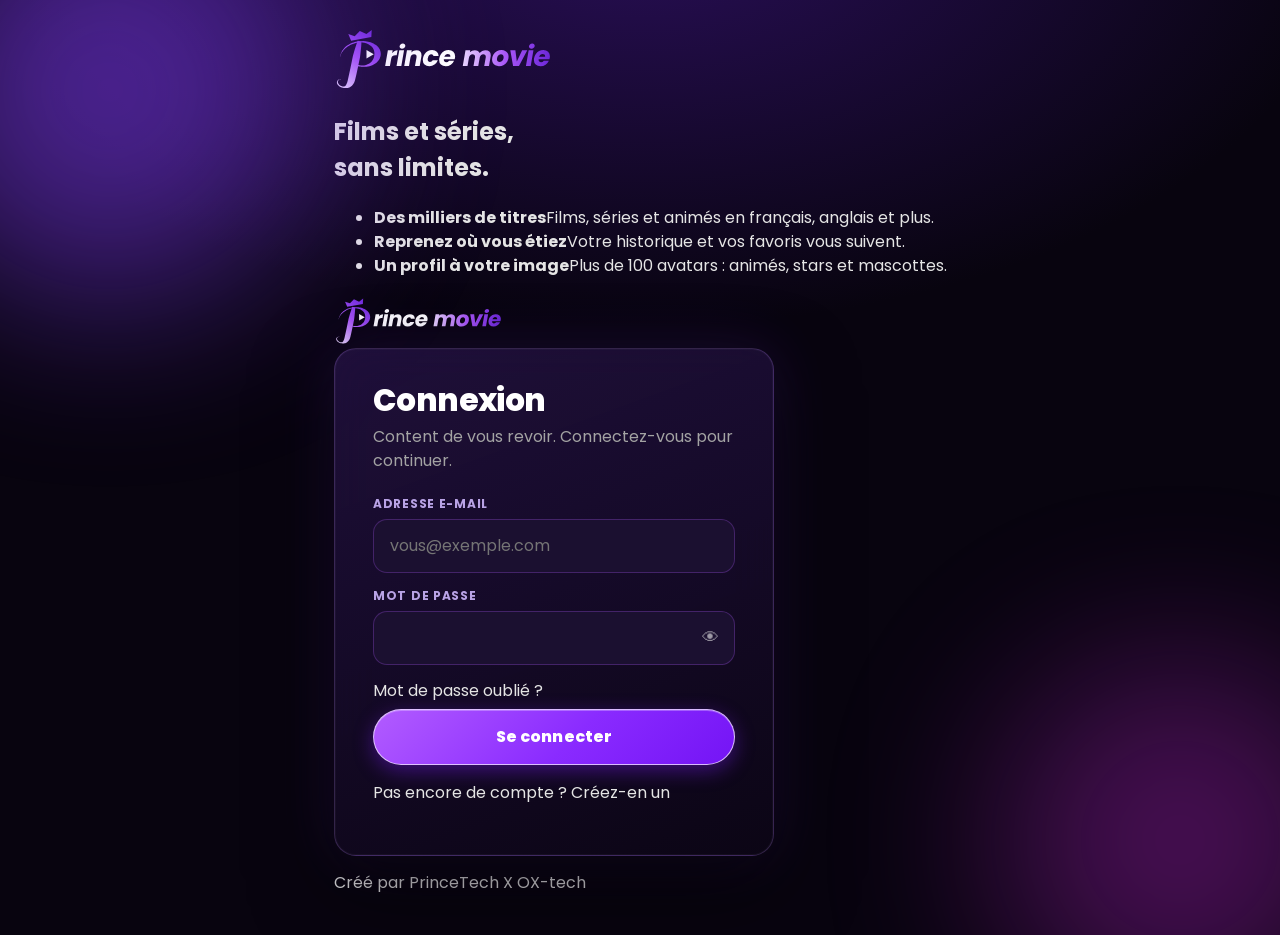
==== commit f0530baf: "Add files via upload" ====
--- a/index.html
+++ b/index.html
@@ -26,6 +26,7 @@
   <link rel="stylesheet" href="theme.css?v=1">
   <link rel="stylesheet" href="polish.css?v=1">
   <script src="notifications.js?v=1" defer></script>
+  <script src="home-tiles.js?v=1" defer></script>
 </head>
 <body>
   <div class="splash-screen" id="splash-screen" role="status" aria-live="polite" aria-label="Chargement de PRINCE MOVIE">
@@ -86,6 +87,16 @@
           </button>
         </div>
         <div class="hero-dots" id="billboard-dots" hidden></div>
+      </div>
+    </section>
+
+    <section class="quick" id="quick-tiles" aria-label="Accès rapide">
+      <div class="quick-head"><h2>À la une</h2></div>
+      <div class="quick-grid">
+        <button class="q-tile" type="button" data-go="home"><svg viewBox="0 0 24 24" aria-hidden="true"><path d="M13 3 5 13.500h6L10 21l8-10.500h-6Z"/></svg><span>Nouveautés</span></button>
+        <button class="q-tile" type="button" data-go="movie"><svg viewBox="0 0 24 24" aria-hidden="true"><rect x="3.500" y="4.500" width="17" height="15" rx="2"/><path d="M8 4.500v15M16 4.500v15M3.500 9.500H8M3.500 14.500H8M16 9.500h4.500M16 14.500h4.500"/></svg><span>Films</span></button>
+        <button class="q-tile" type="button" data-go="tv"><svg viewBox="0 0 24 24" aria-hidden="true"><rect x="3" y="7" width="18" height="13" rx="2"/><path d="m8 3 4 4 4-4"/></svg><span>Séries</span></button>
+        <button class="q-tile" type="button" data-go="anime"><svg viewBox="0 0 24 24" aria-hidden="true"><path d="m12 3 2.600 5.600 6.100.7-4.500 4.200 1.200 6L12 16.500 6.600 19.500l1.200-6L3.300 9.300l6.100-.7Z"/></svg><span>Animés</span></button>
       </div>
     </section>
 
--- a/polish.css
+++ b/polish.css
@@ -75,3 +75,24 @@
   .notif-panel { position: fixed; top: calc(var(--header-h, 66px) + 6px); right: 12px; left: 12px; width: auto; }
 }
 @media (prefers-reduced-motion: reduce) { .notif-btn.has-unread svg, .notif-panel { animation: none; } }
+
+/* ---------- Style application mobile : accès rapide, champs et cartes arrondis ---------- */
+.quick { display: none; max-width: 1400px; margin: 0 auto; padding: 4px var(--gutter, 20px) 8px; }
+body:has(.billboard[data-view="home"]) .quick { display: block; }
+body:has(main.is-plain) .quick { display: none; }
+.quick-head h2 { margin: 0 0 12px; font-size: clamp(1.05rem, 2.2vw, 1.4rem); font-weight: 700; color: #fff; }
+.quick-grid { display: grid; grid-template-columns: repeat(4, minmax(0, 1fr)); gap: 12px; max-width: 760px; }
+.q-tile { display: grid; justify-items: center; gap: 10px; padding: 18px 8px 14px; border-radius: 18px; color: #fff; font: 600 13px var(--font, inherit);
+  background: linear-gradient(160deg, rgba(60, 20, 120, .55), rgba(14, 6, 30, .9)); border: 1.5px solid rgba(168, 85, 247, .55); box-shadow: 0 8px 22px rgba(60, 10, 140, .3);
+  transition: transform .15s, border-color .2s, box-shadow .2s; }
+.q-tile:hover { transform: translateY(-3px); border-color: #fff; box-shadow: 0 12px 28px rgba(124, 31, 255, .5); }
+.q-tile svg { width: 34px; height: 34px; fill: none; stroke: #e9d5ff; stroke-width: 1.7; stroke-linecap: round; stroke-linejoin: round; filter: drop-shadow(0 0 10px rgba(168, 85, 247, .7)); }
+@media (max-width: 560px) { .quick-grid { gap: 8px; } .q-tile { padding: 14px 4px 10px; font-size: 12px; } .q-tile svg { width: 30px; height: 30px; } }
+
+.card input[type="text"], .card input[type="email"], .card input[type="password"], .card select, .s-form .f input {
+  border-radius: 14px; background: #1b1030; border: 1.5px solid rgba(168, 85, 247, .28); color: #fff; }
+.card input:focus, .s-form .f input:focus { border-color: #c084fc; box-shadow: 0 0 0 3px rgba(168, 85, 247, .25); outline: none; }
+.cta { border-radius: 999px; background: linear-gradient(135deg, #b25cff 0%, #8a2bff 55%, #7414f5 100%); }
+.s-card, .a-card, .member { border-radius: 20px; }
+.s-card { border-color: rgba(168, 85, 247, .3); }
+.tabbar .tab { border-radius: 16px; }
